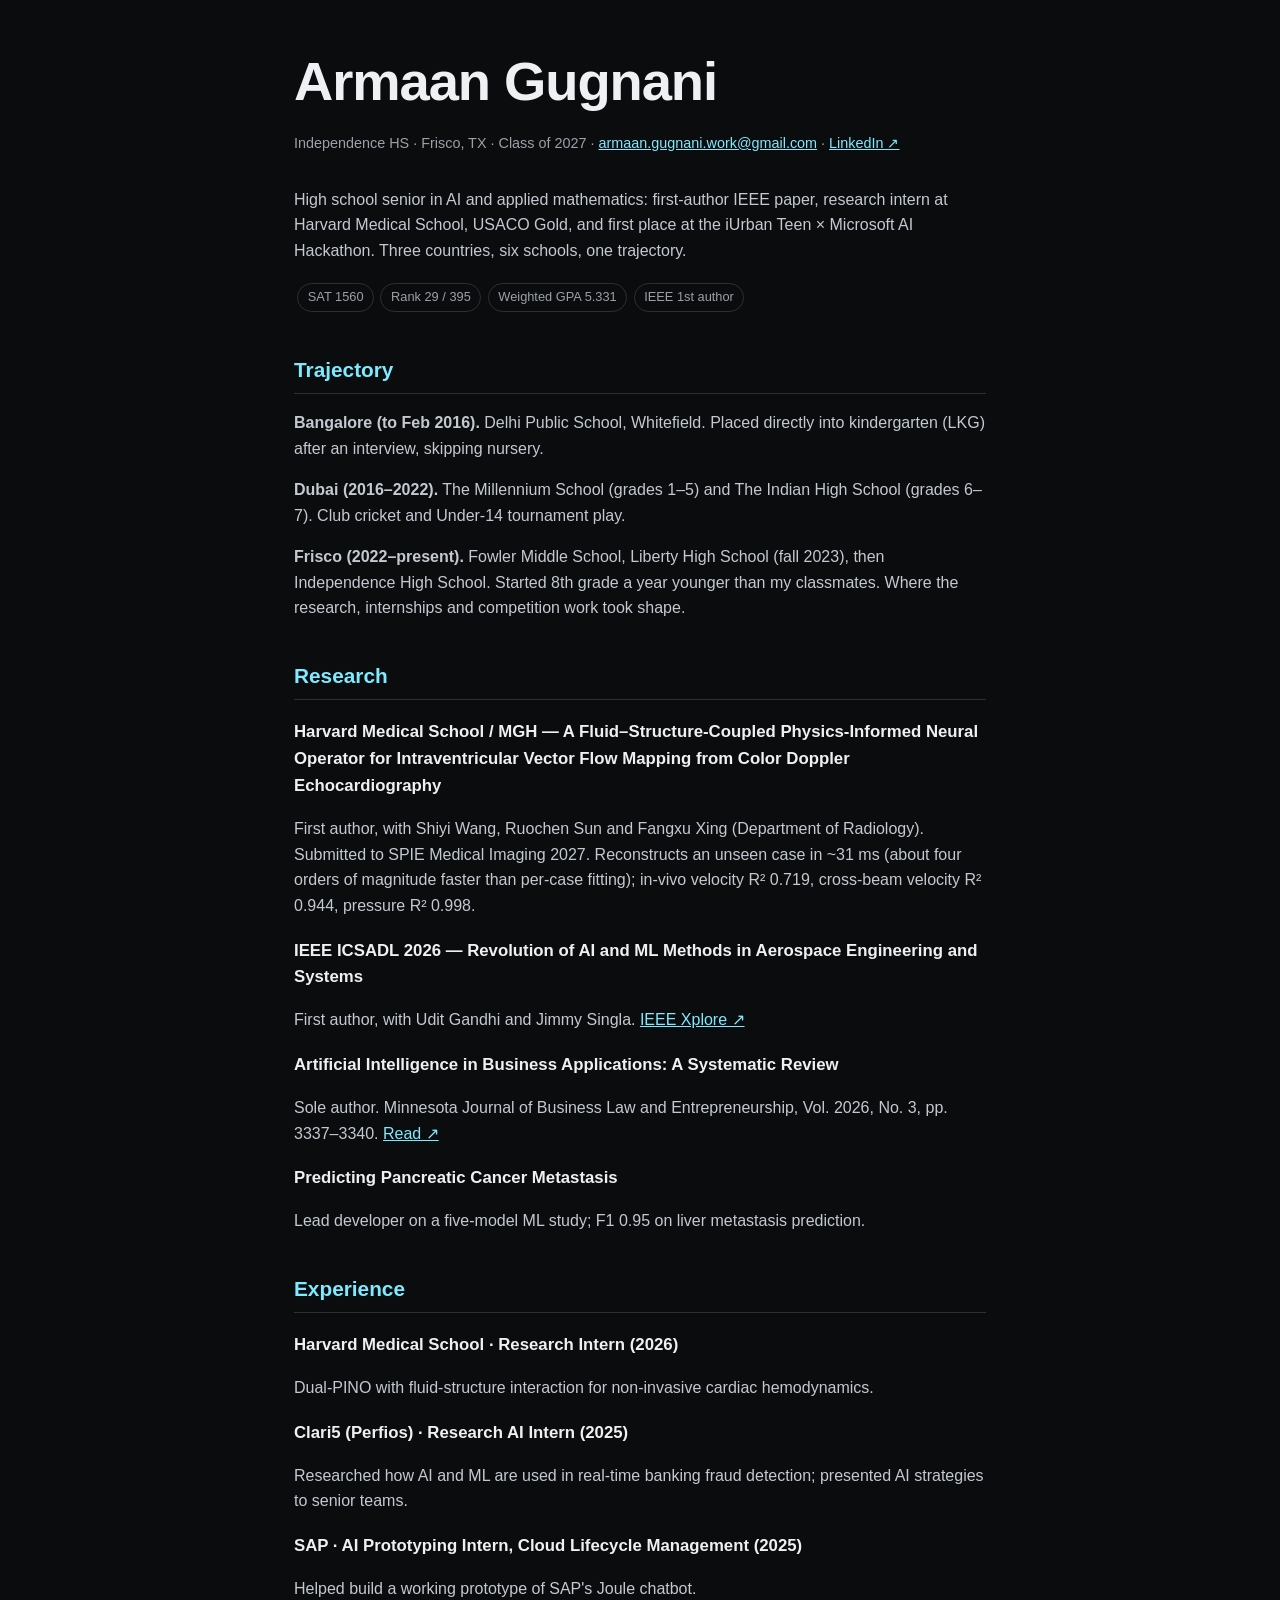
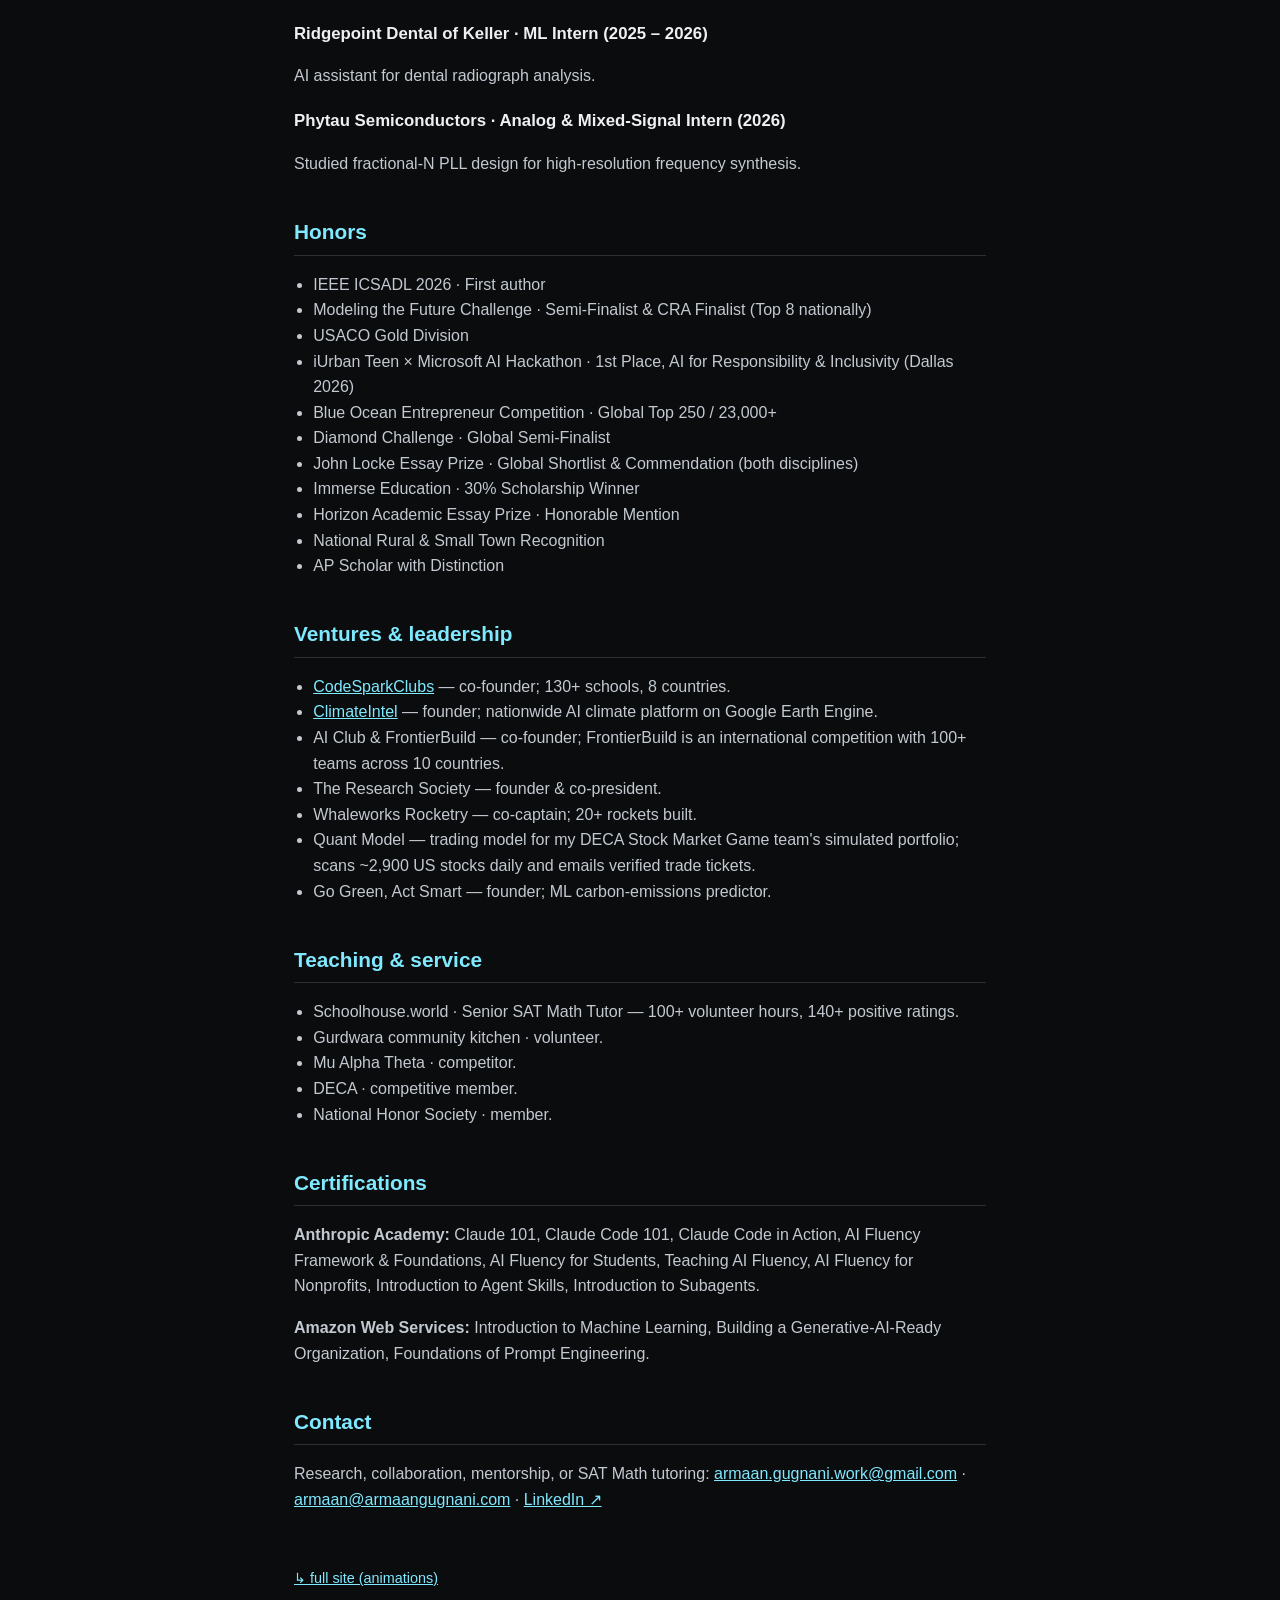
==== lite.html @ d6aea078 "Turn SMG Signals into a regular Quant Model venture card It no longer gets its own section, nav link" ====
<!doctype html>
<html lang="en">
<head>
<meta charset="utf-8">
<meta name="viewport" content="width=device-width,initial-scale=1">
<title>Armaan Gugnani — Portfolio · Light version</title>
<meta name="description" content="High school senior in AI, data, and applied mathematics. IEEE first author, Harvard Medical School research intern, USACO Gold, first place at the iUrban Teen × Microsoft AI Hackathon.">
<link rel="canonical" href="https://armaangugnani.com/">
<link rel="icon" href="assets/favicon.svg" type="image/svg+xml">
<link rel="apple-touch-icon" href="assets/apple-touch-icon.png">
<meta property="og:title" content="Armaan Gugnani — AI research, systems, and a trajectory across three countries">
<meta property="og:description" content="IEEE first author, Harvard Medical School research intern, USACO Gold, first place at the iUrban Teen × Microsoft AI Hackathon. Bangalore to Dubai to Frisco.">
<meta property="og:image" content="https://armaangugnani.com/assets/og-image.jpg">
<meta property="og:url" content="https://armaangugnani.com/">
<meta name="twitter:card" content="summary_large_image">
<style>
  :root { color-scheme: dark; }
  * { box-sizing: border-box; }
  body {
    margin: 0; padding: 2.4rem clamp(1rem, 5vw, 4rem);
    font: 16px/1.6 -apple-system, BlinkMacSystemFont, "Segoe UI", Roboto, sans-serif;
    background: #0b0c0d; color: #eef0f3; max-width: 820px; margin-inline: auto;
  }
  h1 { font-size: clamp(2rem, 6vw, 3.4rem); margin: 0 0 0.4rem; letter-spacing: -0.02em; }
  h2 { font-size: 1.3rem; margin: 2.4rem 0 0.6rem; color: #7fe9ff; border-bottom: 1px solid #2c3034; padding-bottom: 0.4rem; }
  h3 { font-size: 1.05rem; margin: 1.2rem 0 0.3rem; }
  p, li { color: #c3c9d1; }
  a { color: #7fe9ff; }
  ul { padding-left: 1.2rem; }
  .meta { font-size: 0.9rem; color: #9ba1a9; margin: 0 0 2rem; }
  .back { display: inline-block; margin-top: 2.4rem; font-size: 0.9rem; }
  .chip { display: inline-block; padding: 0.2rem 0.6rem; border: 1px solid #2c3034; border-radius: 999px; font-size: 0.8rem; margin: 0.2rem; color: #9ba1a9; }
</style>
</head>
<body>
<main>

<h1>Armaan Gugnani</h1>
<p class="meta">Independence HS · Frisco, TX · Class of 2027 · <a href="mailto:armaan.gugnani.work@gmail.com">armaan.gugnani.work@gmail.com</a> · <a href="https://www.linkedin.com/in/armaangugnani/" target="_blank" rel="noopener">LinkedIn ↗</a></p>

<p>High school senior in AI and applied mathematics: first-author IEEE paper, research intern at Harvard Medical School, USACO Gold, and first place at the iUrban Teen × Microsoft AI Hackathon. Three countries, six schools, one trajectory.</p>

<p><span class="chip">SAT 1560</span><span class="chip">Rank 29 / 395</span><span class="chip">Weighted GPA 5.331</span><span class="chip">IEEE 1st author</span></p>

<h2>Trajectory</h2>
<p><strong>Bangalore (to Feb 2016).</strong> Delhi Public School, Whitefield. Placed directly into kindergarten (LKG) after an interview, skipping nursery.</p>
<p><strong>Dubai (2016–2022).</strong> The Millennium School (grades 1–5) and The Indian High School (grades 6–7). Club cricket and Under-14 tournament play.</p>
<p><strong>Frisco (2022–present).</strong> Fowler Middle School, Liberty High School (fall 2023), then Independence High School. Started 8th grade a year younger than my classmates. Where the research, internships and competition work took shape.</p>

<h2>Research</h2>
<h3>Harvard Medical School / MGH — A Fluid–Structure-Coupled Physics-Informed Neural Operator for Intraventricular Vector Flow Mapping from Color Doppler Echocardiography</h3>
<p>First author, with Shiyi Wang, Ruochen Sun and Fangxu Xing (Department of Radiology). Submitted to SPIE Medical Imaging 2027. Reconstructs an unseen case in ~31 ms (about four orders of magnitude faster than per-case fitting); in-vivo velocity R² 0.719, cross-beam velocity R² 0.944, pressure R² 0.998.</p>

<h3>IEEE ICSADL 2026 — Revolution of AI and ML Methods in Aerospace Engineering and Systems</h3>
<p>First author, with Udit Gandhi and Jimmy Singla. <a href="https://ieeexplore.ieee.org/document/11451893/">IEEE Xplore ↗</a></p>

<h3>Artificial Intelligence in Business Applications: A Systematic Review</h3>
<p>Sole author. Minnesota Journal of Business Law and Entrepreneurship, Vol. 2026, No. 3, pp. 3337–3340. <a href="https://kommerstad.org/journal/article/view/948">Read ↗</a></p>

<h3>Predicting Pancreatic Cancer Metastasis</h3>
<p>Lead developer on a five-model ML study; F1 0.95 on liver metastasis prediction.</p>

<h2>Experience</h2>
<h3>Harvard Medical School · Research Intern (2026)</h3>
<p>Dual-PINO with fluid-structure interaction for non-invasive cardiac hemodynamics.</p>
<h3>Clari5 (Perfios) · Research AI Intern (2025)</h3>
<p>Researched how AI and ML are used in real-time banking fraud detection; presented AI strategies to senior teams.</p>
<h3>SAP · AI Prototyping Intern, Cloud Lifecycle Management (2025)</h3>
<p>Helped build a working prototype of SAP's Joule chatbot.</p>
<h3>Ridgepoint Dental of Keller · ML Intern (2025 – 2026)</h3>
<p>AI assistant for dental radiograph analysis.</p>
<h3>Phytau Semiconductors · Analog & Mixed-Signal Intern (2026)</h3>
<p>Studied fractional-N PLL design for high-resolution frequency synthesis.</p>

<h2>Honors</h2>
<ul>
  <li>IEEE ICSADL 2026 · First author</li>
  <li>Modeling the Future Challenge · Semi-Finalist &amp; CRA Finalist (Top 8 nationally)</li>
  <li>USACO Gold Division</li>
  <li>iUrban Teen × Microsoft AI Hackathon · 1st Place, AI for Responsibility &amp; Inclusivity (Dallas 2026)</li>
  <li>Blue Ocean Entrepreneur Competition · Global Top 250 / 23,000+</li>
  <li>Diamond Challenge · Global Semi-Finalist</li>
  <li>John Locke Essay Prize · Global Shortlist &amp; Commendation (both disciplines)</li>
  <li>Immerse Education · 30% Scholarship Winner</li>
  <li>Horizon Academic Essay Prize · Honorable Mention</li>
  <li>National Rural &amp; Small Town Recognition</li>
  <li>AP Scholar with Distinction</li>
</ul>

<h2>Ventures &amp; leadership</h2>
<ul>
  <li><a href="https://codespark-clubs.vercel.app/">CodeSparkClubs</a> — co-founder; 130+ schools, 8 countries.</li>
  <li><a href="https://climateintel-web.onrender.com/">ClimateIntel</a> — founder; nationwide AI climate platform on Google Earth Engine.</li>
  <li>AI Club &amp; FrontierBuild — co-founder; FrontierBuild is an international competition with 100+ teams across 10 countries.</li>
  <li>The Research Society — founder &amp; co-president.</li>
  <li>Whaleworks Rocketry — co-captain; 20+ rockets built.</li>
  <li>Quant Model — trading model for my DECA Stock Market Game team's simulated portfolio; scans ~2,900 US stocks daily and emails verified trade tickets.</li>
  <li>Go Green, Act Smart — founder; ML carbon-emissions predictor.</li>
</ul>

<h2>Teaching &amp; service</h2>
<ul>
  <li>Schoolhouse.world · Senior SAT Math Tutor — 100+ volunteer hours, 140+ positive ratings.</li>
  <li>Gurdwara community kitchen · volunteer.</li>
  <li>Mu Alpha Theta · competitor.</li>
  <li>DECA · competitive member.</li>
  <li>National Honor Society · member.</li>
</ul>

<h2>Certifications</h2>
<p><strong>Anthropic Academy:</strong> Claude 101, Claude Code 101, Claude Code in Action, AI Fluency Framework &amp; Foundations, AI Fluency for Students, Teaching AI Fluency, AI Fluency for Nonprofits, Introduction to Agent Skills, Introduction to Subagents.</p>
<p><strong>Amazon Web Services:</strong> Introduction to Machine Learning, Building a Generative-AI-Ready Organization, Foundations of Prompt Engineering.</p>

<h2>Contact</h2>
<p>Research, collaboration, mentorship, or SAT Math tutoring: <a href="mailto:armaan.gugnani.work@gmail.com">armaan.gugnani.work@gmail.com</a> · <a href="mailto:armaan@armaangugnani.com">armaan@armaangugnani.com</a> · <a href="https://www.linkedin.com/in/armaangugnani/" target="_blank" rel="noopener">LinkedIn ↗</a></p>

<p class="back"><a href="./?full=1">↳ full site (animations)</a></p>
</main>
</body>
</html>
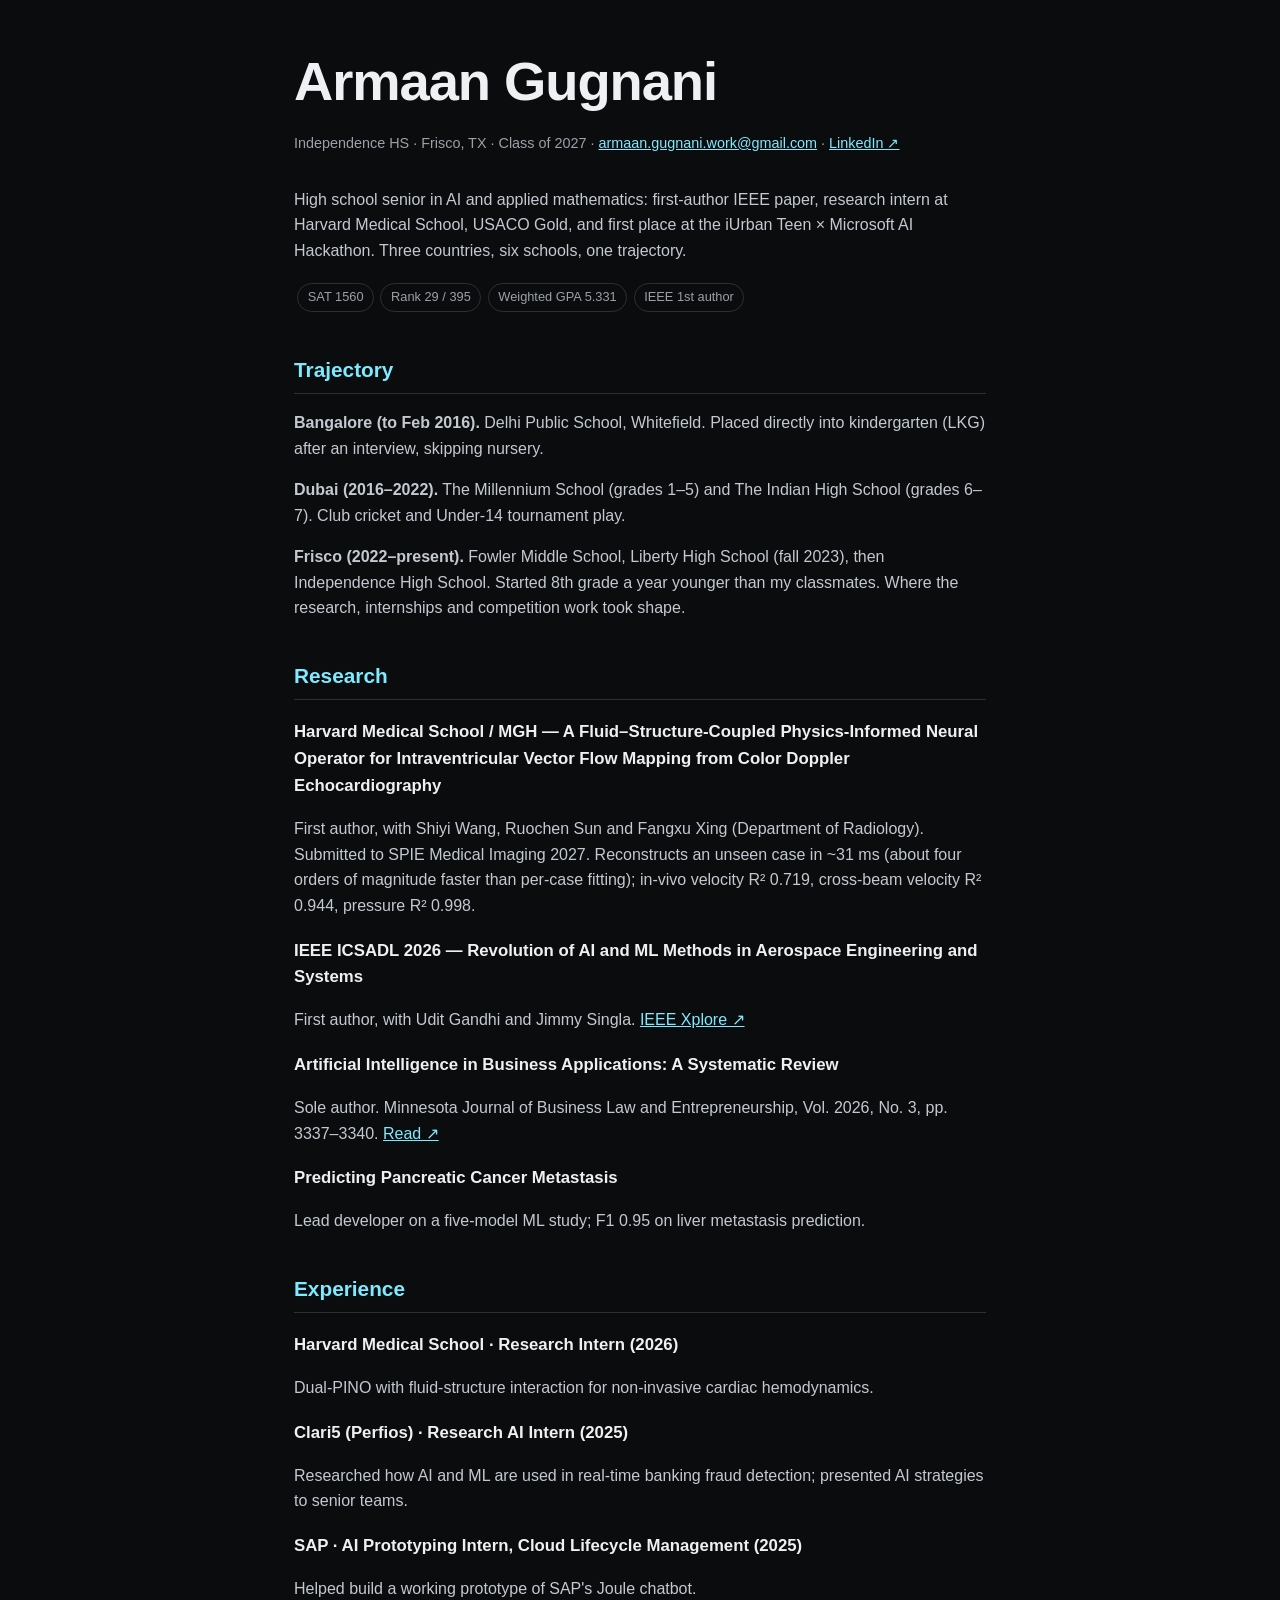
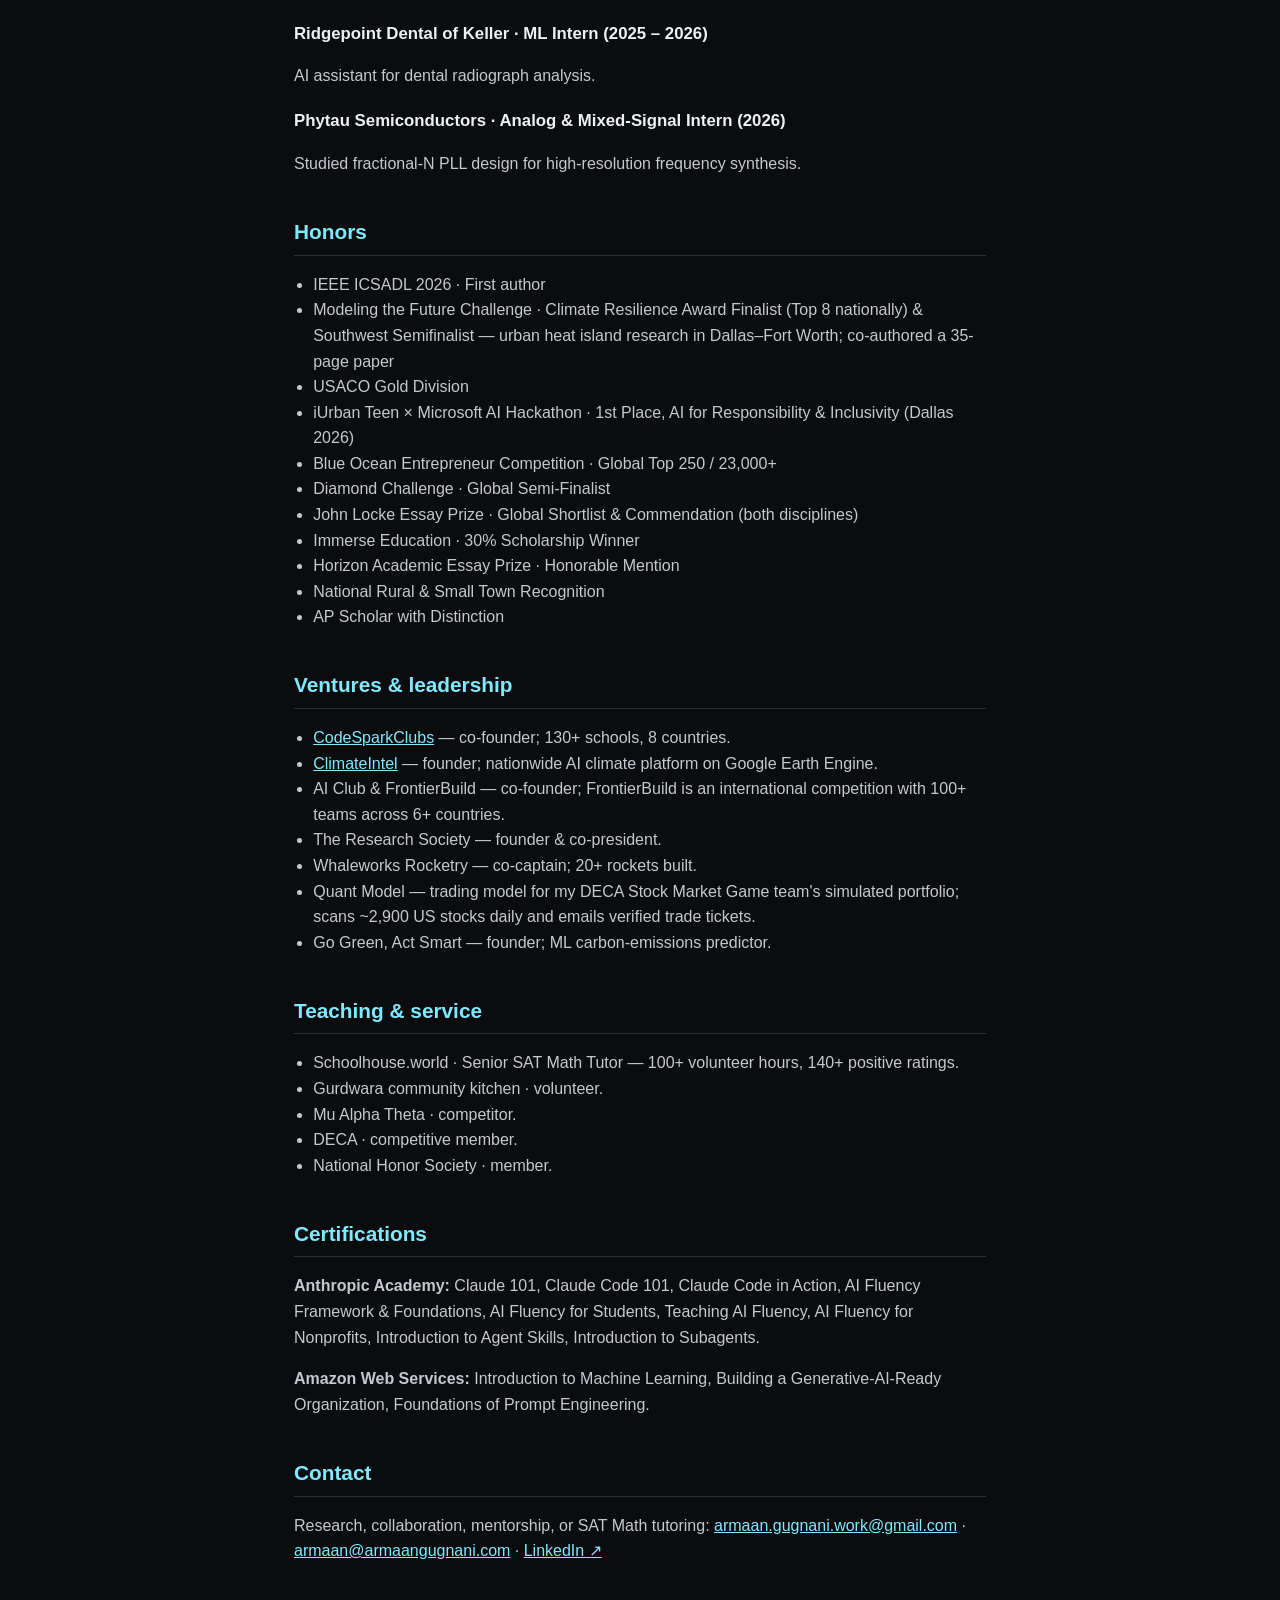
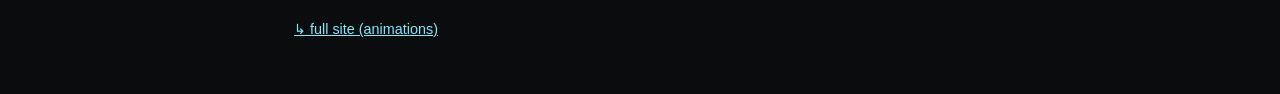
==== commit 94f1335a: "Update the MTFC honor card and correct FrontierBuild to 6+ countries" ====
--- a/lite.html
+++ b/lite.html
@@ -75,7 +75,7 @@
 <h2>Honors</h2>
 <ul>
   <li>IEEE ICSADL 2026 · First author</li>
-  <li>Modeling the Future Challenge · Semi-Finalist &amp; CRA Finalist (Top 8 nationally)</li>
+  <li>Modeling the Future Challenge · Climate Resilience Award Finalist (Top 8 nationally) &amp; Southwest Semifinalist — urban heat island research in Dallas–Fort Worth; co-authored a 35-page paper</li>
   <li>USACO Gold Division</li>
   <li>iUrban Teen × Microsoft AI Hackathon · 1st Place, AI for Responsibility &amp; Inclusivity (Dallas 2026)</li>
   <li>Blue Ocean Entrepreneur Competition · Global Top 250 / 23,000+</li>
@@ -91,7 +91,7 @@
 <ul>
   <li><a href="https://codespark-clubs.vercel.app/">CodeSparkClubs</a> — co-founder; 130+ schools, 8 countries.</li>
   <li><a href="https://climateintel-web.onrender.com/">ClimateIntel</a> — founder; nationwide AI climate platform on Google Earth Engine.</li>
-  <li>AI Club &amp; FrontierBuild — co-founder; FrontierBuild is an international competition with 100+ teams across 10 countries.</li>
+  <li>AI Club &amp; FrontierBuild — co-founder; FrontierBuild is an international competition with 100+ teams across 6+ countries.</li>
   <li>The Research Society — founder &amp; co-president.</li>
   <li>Whaleworks Rocketry — co-captain; 20+ rockets built.</li>
   <li>Quant Model — trading model for my DECA Stock Market Game team's simulated portfolio; scans ~2,900 US stocks daily and emails verified trade tickets.</li>
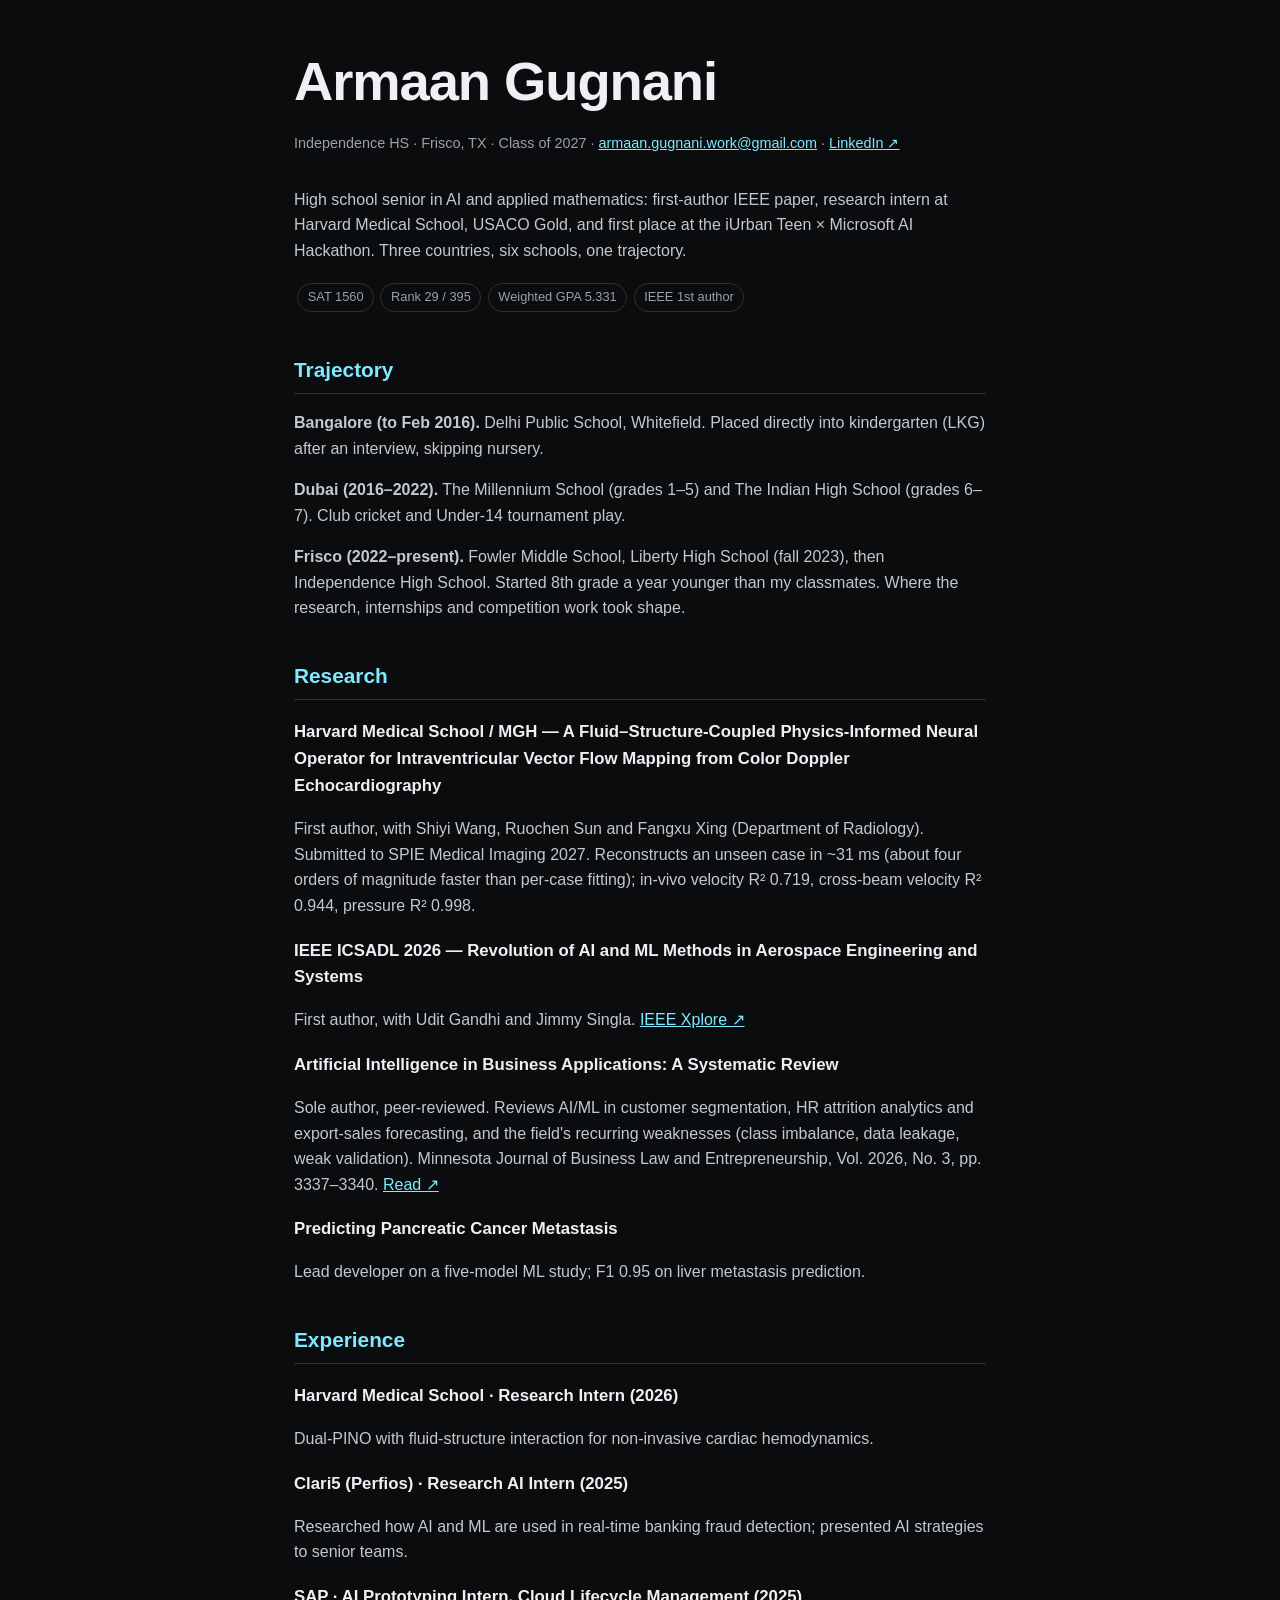
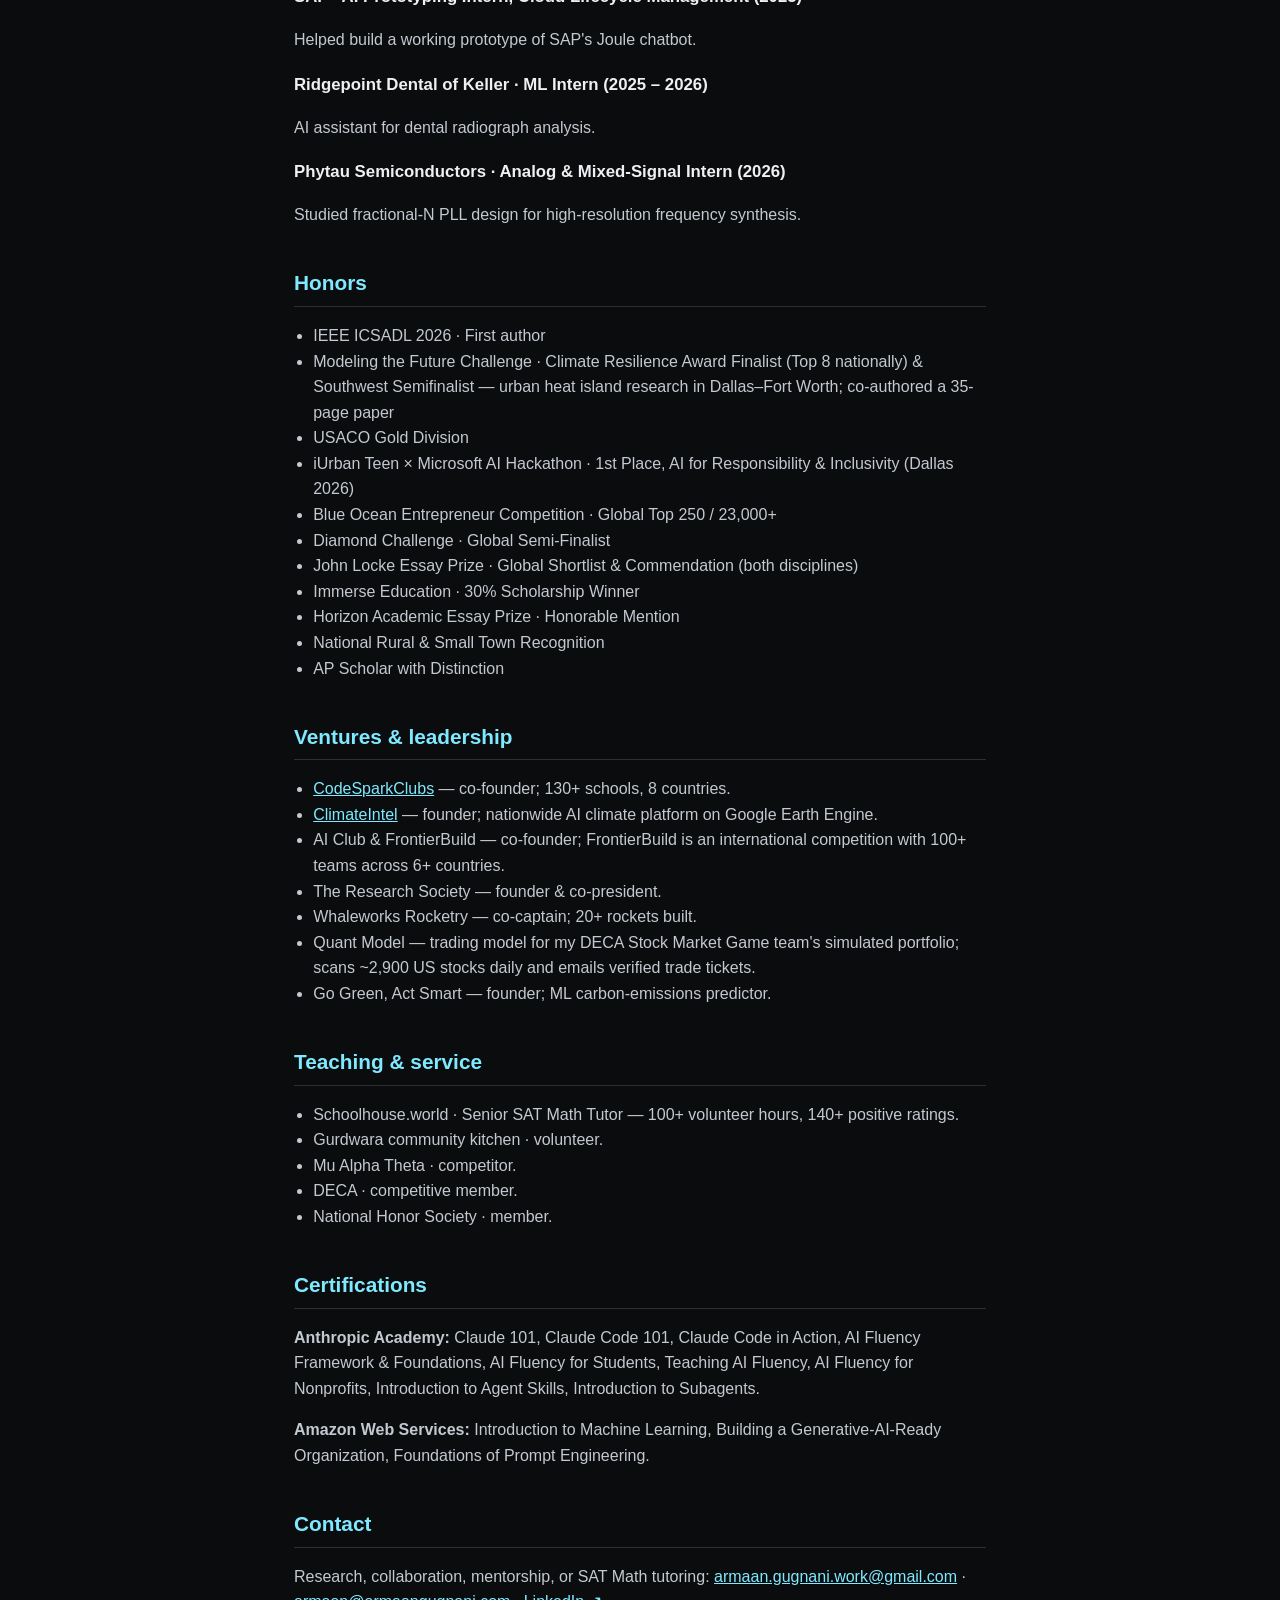
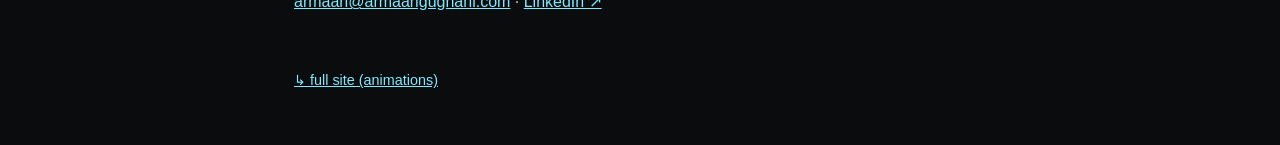
==== commit ad0b40bc: "Describe the Minnesota journal paper from its actual content" ====
--- a/lite.html
+++ b/lite.html
@@ -55,7 +55,7 @@
 <p>First author, with Udit Gandhi and Jimmy Singla. <a href="https://ieeexplore.ieee.org/document/11451893/">IEEE Xplore ↗</a></p>
 
 <h3>Artificial Intelligence in Business Applications: A Systematic Review</h3>
-<p>Sole author. Minnesota Journal of Business Law and Entrepreneurship, Vol. 2026, No. 3, pp. 3337–3340. <a href="https://kommerstad.org/journal/article/view/948">Read ↗</a></p>
+<p>Sole author, peer-reviewed. Reviews AI/ML in customer segmentation, HR attrition analytics and export-sales forecasting, and the field's recurring weaknesses (class imbalance, data leakage, weak validation). Minnesota Journal of Business Law and Entrepreneurship, Vol. 2026, No. 3, pp. 3337–3340. <a href="https://kommerstad.org/journal/article/view/948">Read ↗</a></p>
 
 <h3>Predicting Pancreatic Cancer Metastasis</h3>
 <p>Lead developer on a five-model ML study; F1 0.95 on liver metastasis prediction.</p>
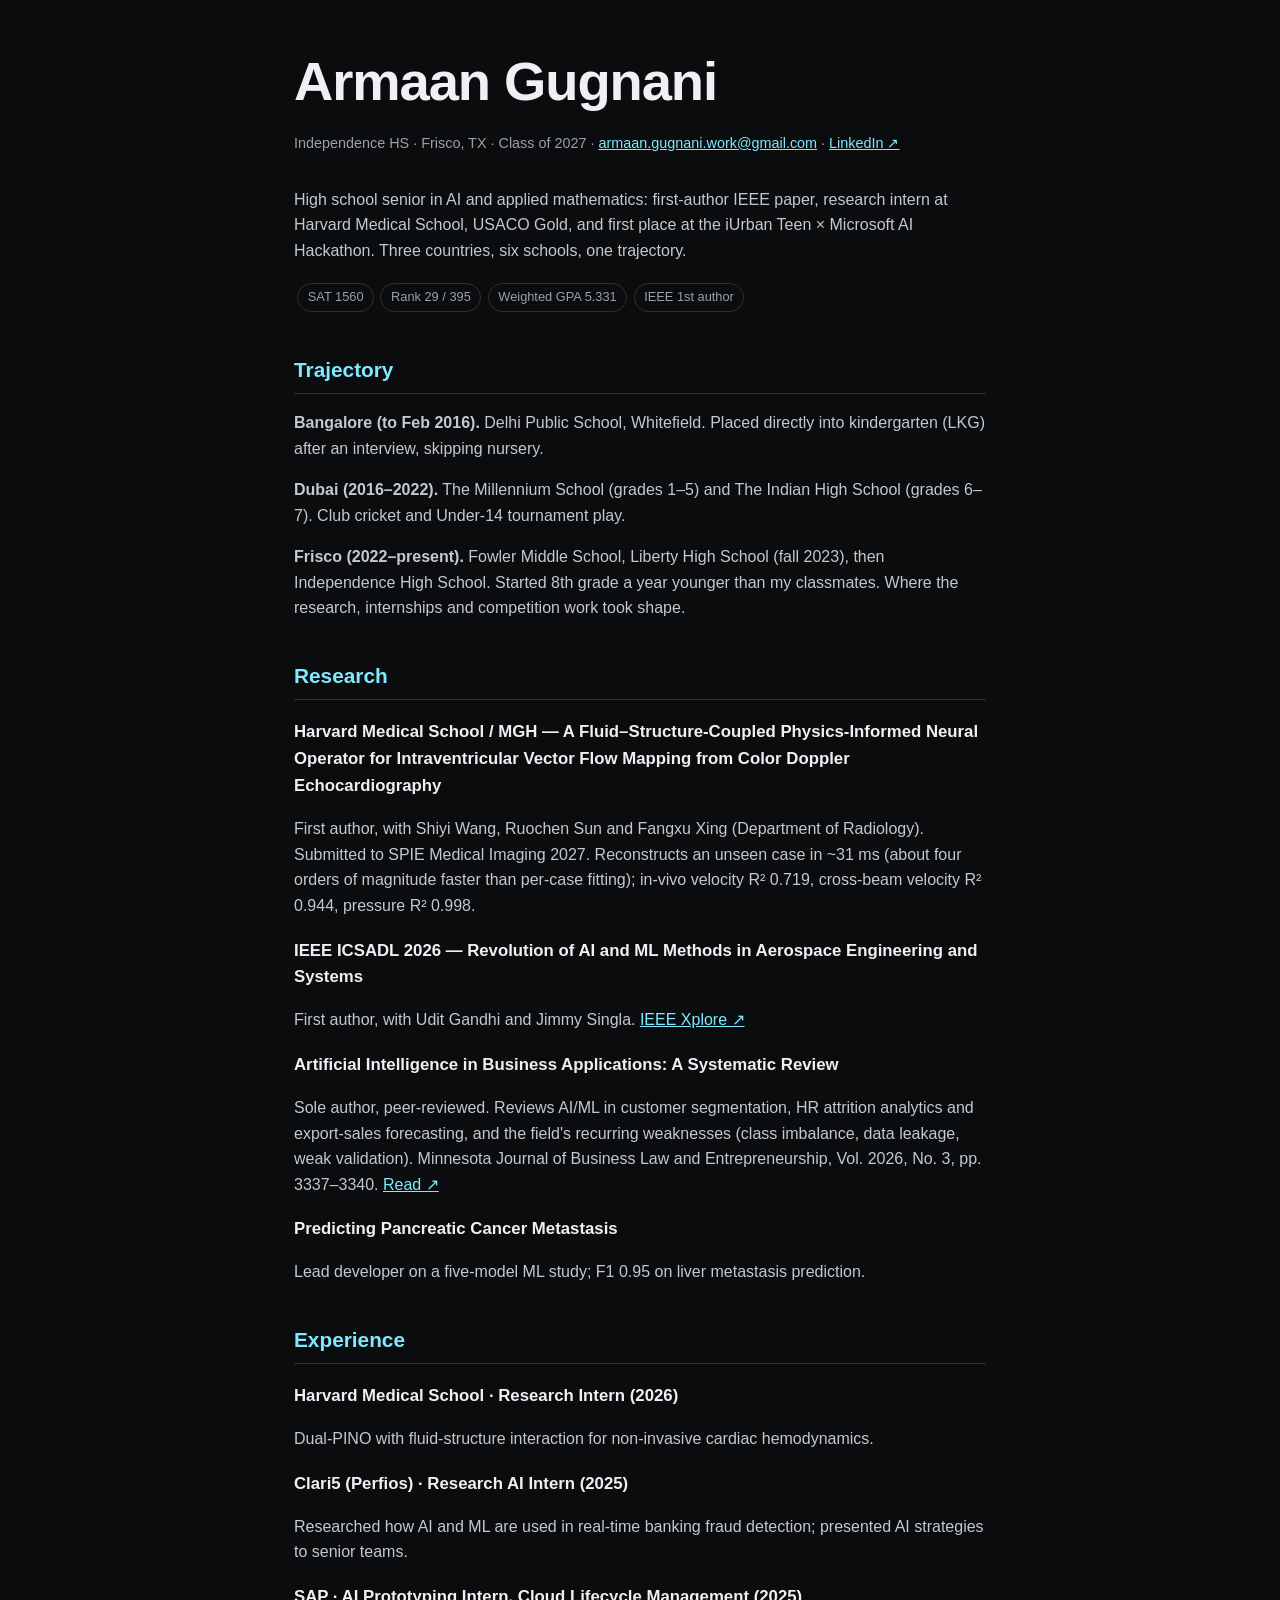
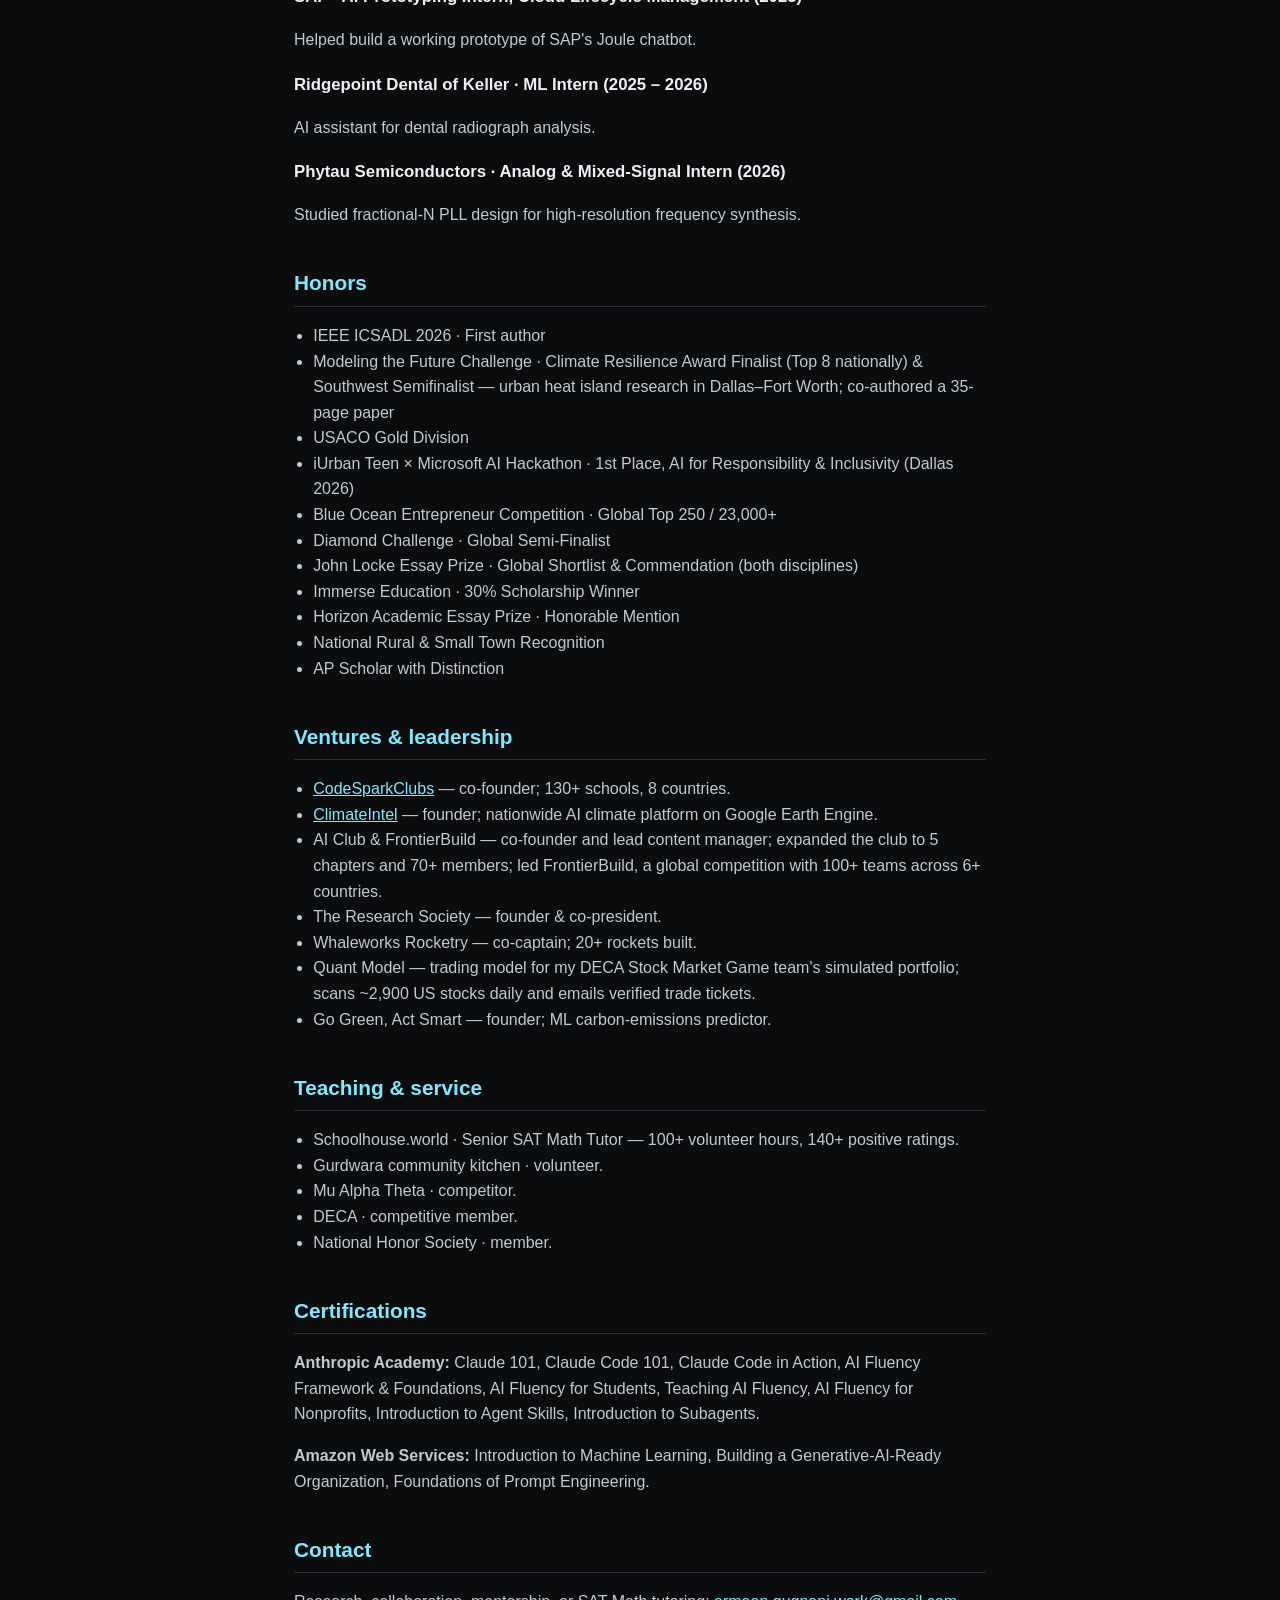
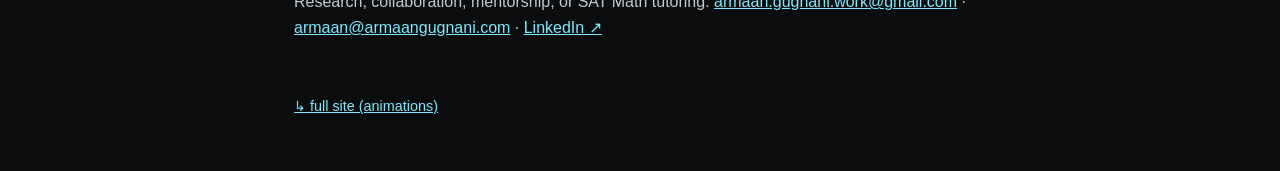
==== commit 74c3a77c: "Match the AI Club card to the Common App entry (5 chapters, 70+ members)" ====
--- a/lite.html
+++ b/lite.html
@@ -91,7 +91,7 @@
 <ul>
   <li><a href="https://codespark-clubs.vercel.app/">CodeSparkClubs</a> — co-founder; 130+ schools, 8 countries.</li>
   <li><a href="https://climateintel-web.onrender.com/">ClimateIntel</a> — founder; nationwide AI climate platform on Google Earth Engine.</li>
-  <li>AI Club &amp; FrontierBuild — co-founder; FrontierBuild is an international competition with 100+ teams across 6+ countries.</li>
+  <li>AI Club &amp; FrontierBuild — co-founder and lead content manager; expanded the club to 5 chapters and 70+ members; led FrontierBuild, a global competition with 100+ teams across 6+ countries.</li>
   <li>The Research Society — founder &amp; co-president.</li>
   <li>Whaleworks Rocketry — co-captain; 20+ rockets built.</li>
   <li>Quant Model — trading model for my DECA Stock Market Game team's simulated portfolio; scans ~2,900 US stocks daily and emails verified trade tickets.</li>
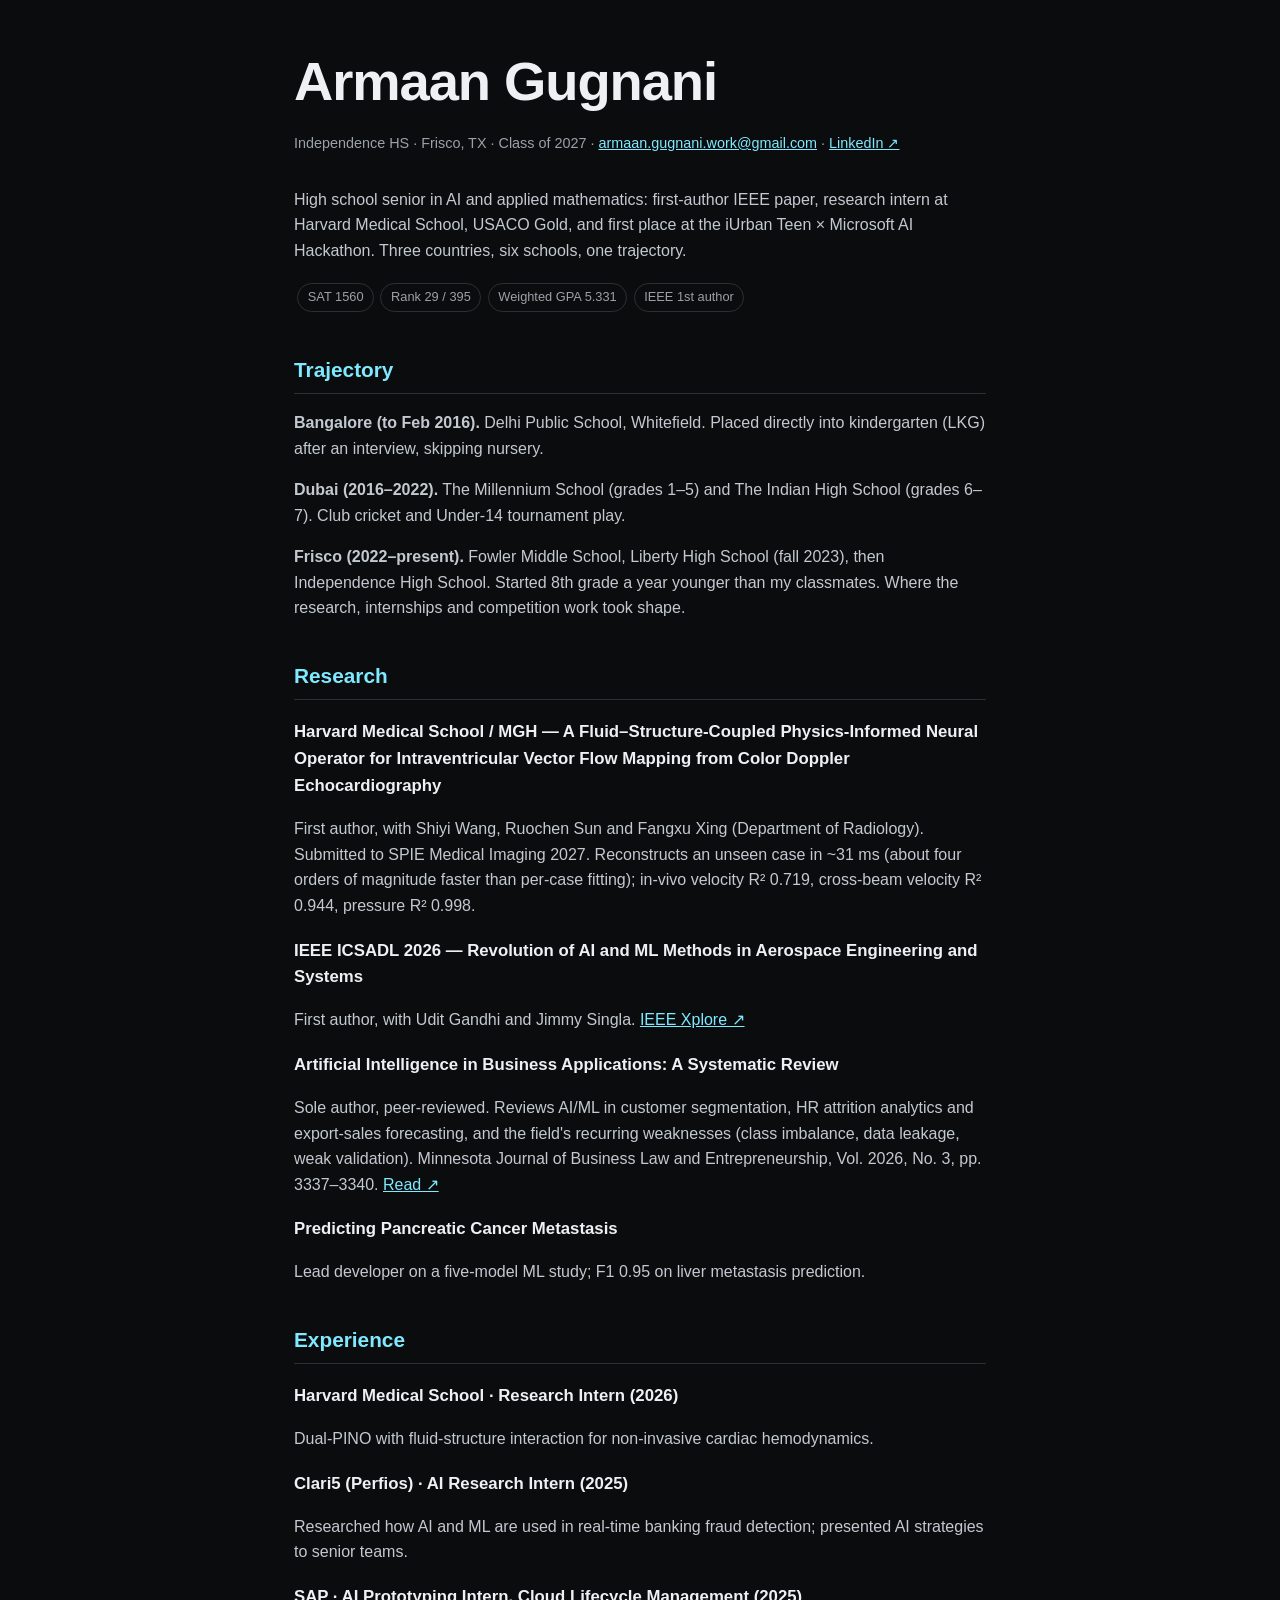
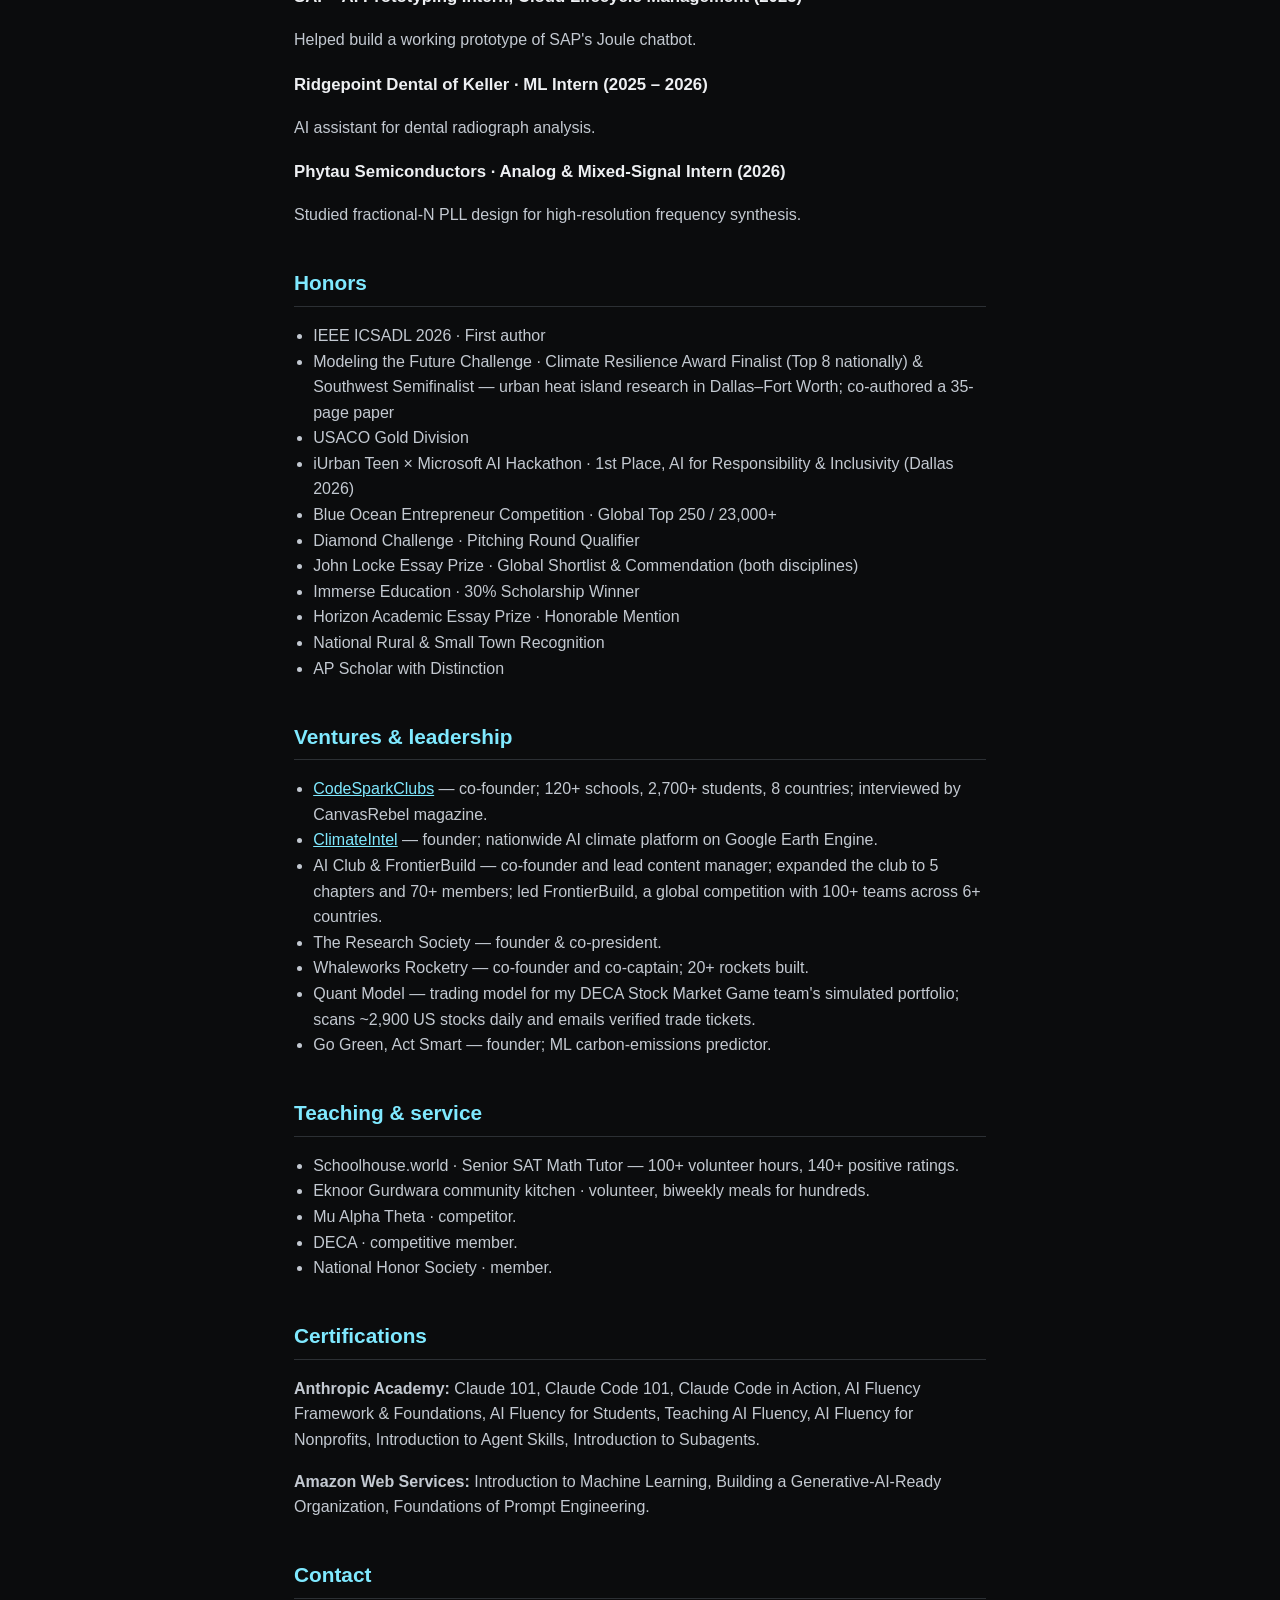
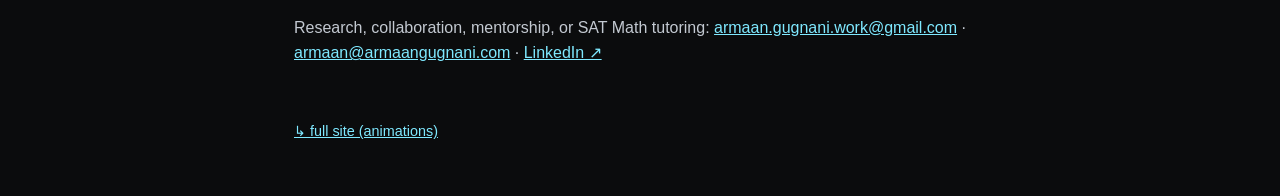
==== commit f73997b9: "Sync the site with the resume: 120+ schools, CanvasRebel, Diamond Challenge, rocketry, gurdwara, Cla" ====
--- a/lite.html
+++ b/lite.html
@@ -63,7 +63,7 @@
 <h2>Experience</h2>
 <h3>Harvard Medical School · Research Intern (2026)</h3>
 <p>Dual-PINO with fluid-structure interaction for non-invasive cardiac hemodynamics.</p>
-<h3>Clari5 (Perfios) · Research AI Intern (2025)</h3>
+<h3>Clari5 (Perfios) · AI Research Intern (2025)</h3>
 <p>Researched how AI and ML are used in real-time banking fraud detection; presented AI strategies to senior teams.</p>
 <h3>SAP · AI Prototyping Intern, Cloud Lifecycle Management (2025)</h3>
 <p>Helped build a working prototype of SAP's Joule chatbot.</p>
@@ -79,7 +79,7 @@
   <li>USACO Gold Division</li>
   <li>iUrban Teen × Microsoft AI Hackathon · 1st Place, AI for Responsibility &amp; Inclusivity (Dallas 2026)</li>
   <li>Blue Ocean Entrepreneur Competition · Global Top 250 / 23,000+</li>
-  <li>Diamond Challenge · Global Semi-Finalist</li>
+  <li>Diamond Challenge · Pitching Round Qualifier</li>
   <li>John Locke Essay Prize · Global Shortlist &amp; Commendation (both disciplines)</li>
   <li>Immerse Education · 30% Scholarship Winner</li>
   <li>Horizon Academic Essay Prize · Honorable Mention</li>
@@ -89,11 +89,11 @@
 
 <h2>Ventures &amp; leadership</h2>
 <ul>
-  <li><a href="https://codespark-clubs.vercel.app/">CodeSparkClubs</a> — co-founder; 130+ schools, 8 countries.</li>
+  <li><a href="https://codespark-clubs.vercel.app/">CodeSparkClubs</a> — co-founder; 120+ schools, 2,700+ students, 8 countries; interviewed by CanvasRebel magazine.</li>
   <li><a href="https://climateintel-web.onrender.com/">ClimateIntel</a> — founder; nationwide AI climate platform on Google Earth Engine.</li>
   <li>AI Club &amp; FrontierBuild — co-founder and lead content manager; expanded the club to 5 chapters and 70+ members; led FrontierBuild, a global competition with 100+ teams across 6+ countries.</li>
   <li>The Research Society — founder &amp; co-president.</li>
-  <li>Whaleworks Rocketry — co-captain; 20+ rockets built.</li>
+  <li>Whaleworks Rocketry — co-founder and co-captain; 20+ rockets built.</li>
   <li>Quant Model — trading model for my DECA Stock Market Game team's simulated portfolio; scans ~2,900 US stocks daily and emails verified trade tickets.</li>
   <li>Go Green, Act Smart — founder; ML carbon-emissions predictor.</li>
 </ul>
@@ -101,7 +101,7 @@
 <h2>Teaching &amp; service</h2>
 <ul>
   <li>Schoolhouse.world · Senior SAT Math Tutor — 100+ volunteer hours, 140+ positive ratings.</li>
-  <li>Gurdwara community kitchen · volunteer.</li>
+  <li>Eknoor Gurdwara community kitchen · volunteer, biweekly meals for hundreds.</li>
   <li>Mu Alpha Theta · competitor.</li>
   <li>DECA · competitive member.</li>
   <li>National Honor Society · member.</li>
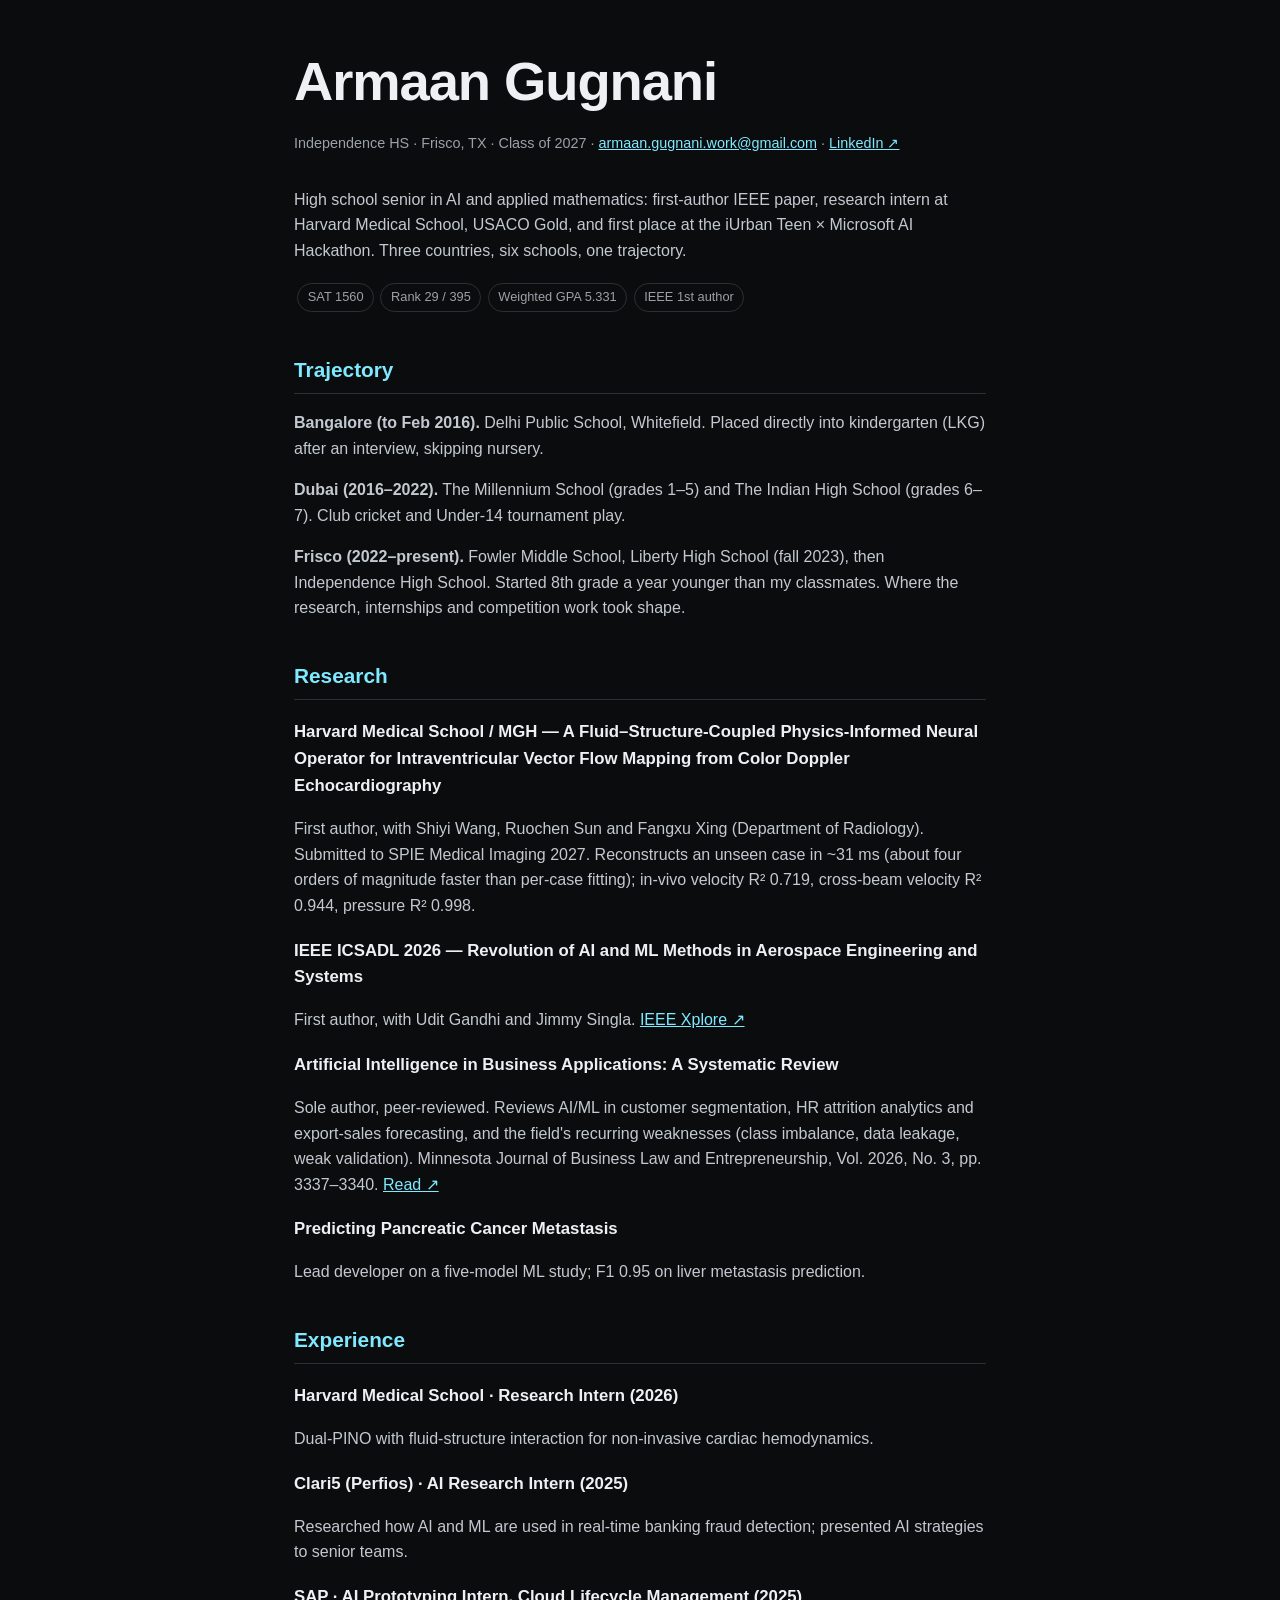
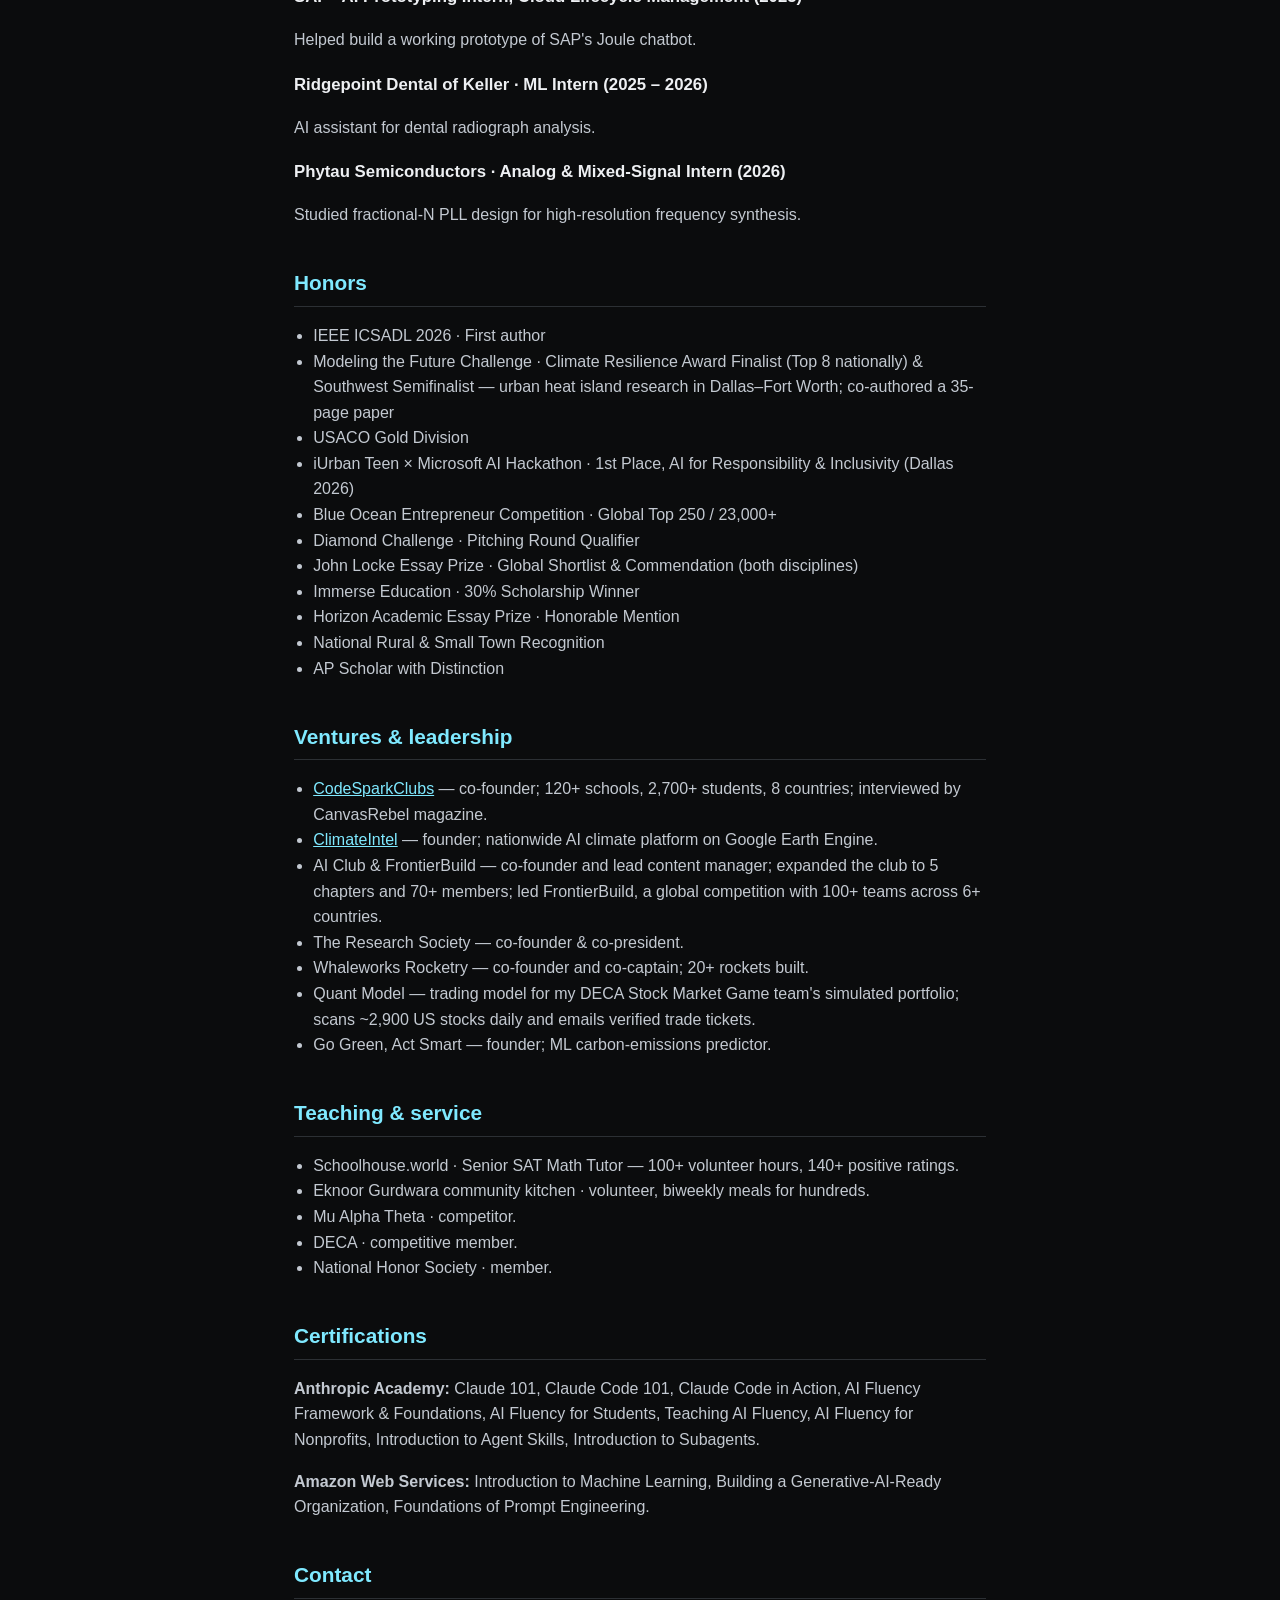
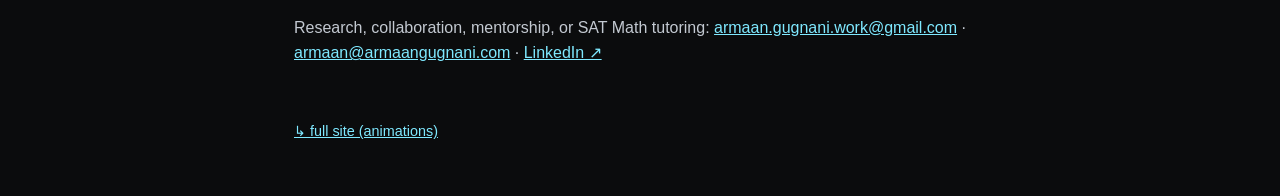
==== commit d975684e: "Research Society: co-founder" ====
--- a/lite.html
+++ b/lite.html
@@ -92,7 +92,7 @@
   <li><a href="https://codespark-clubs.vercel.app/">CodeSparkClubs</a> — co-founder; 120+ schools, 2,700+ students, 8 countries; interviewed by CanvasRebel magazine.</li>
   <li><a href="https://climateintel-web.onrender.com/">ClimateIntel</a> — founder; nationwide AI climate platform on Google Earth Engine.</li>
   <li>AI Club &amp; FrontierBuild — co-founder and lead content manager; expanded the club to 5 chapters and 70+ members; led FrontierBuild, a global competition with 100+ teams across 6+ countries.</li>
-  <li>The Research Society — founder &amp; co-president.</li>
+  <li>The Research Society — co-founder &amp; co-president.</li>
   <li>Whaleworks Rocketry — co-founder and co-captain; 20+ rockets built.</li>
   <li>Quant Model — trading model for my DECA Stock Market Game team's simulated portfolio; scans ~2,900 US stocks daily and emails verified trade tickets.</li>
   <li>Go Green, Act Smart — founder; ML carbon-emissions predictor.</li>
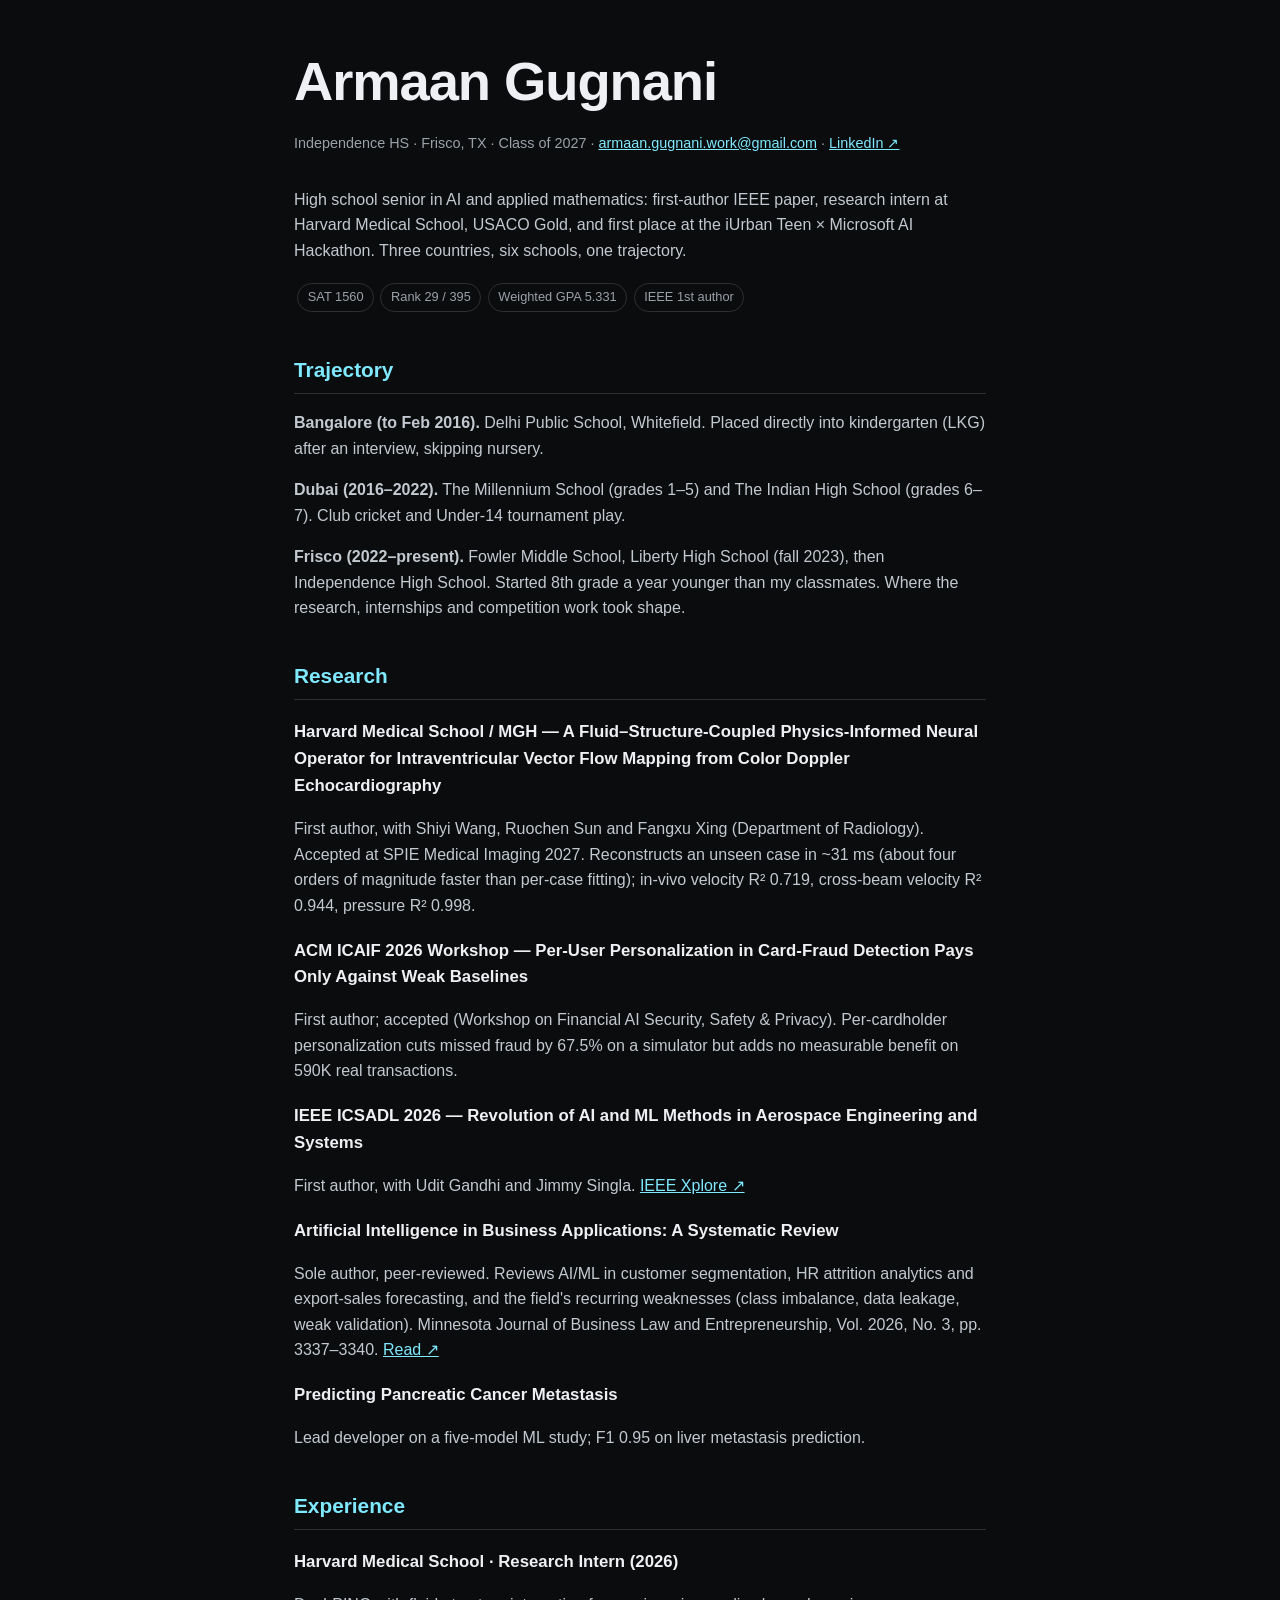
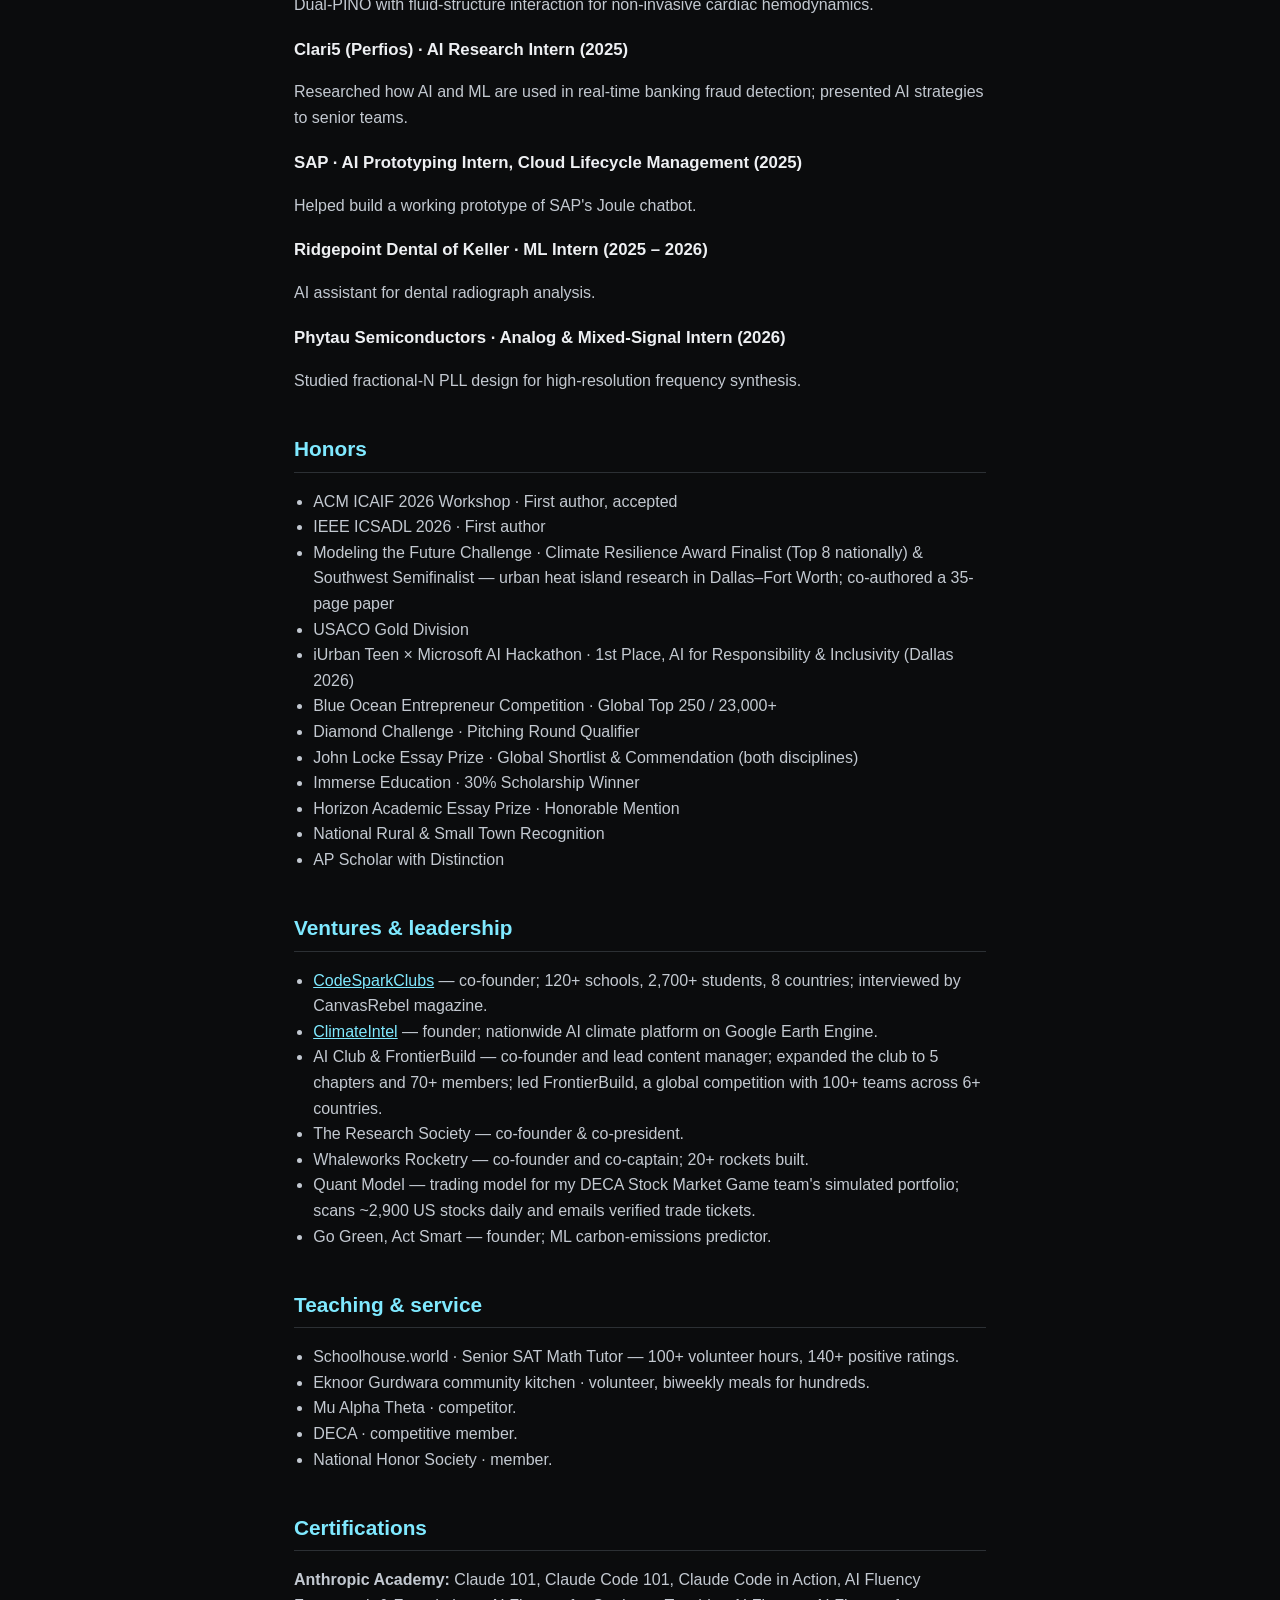
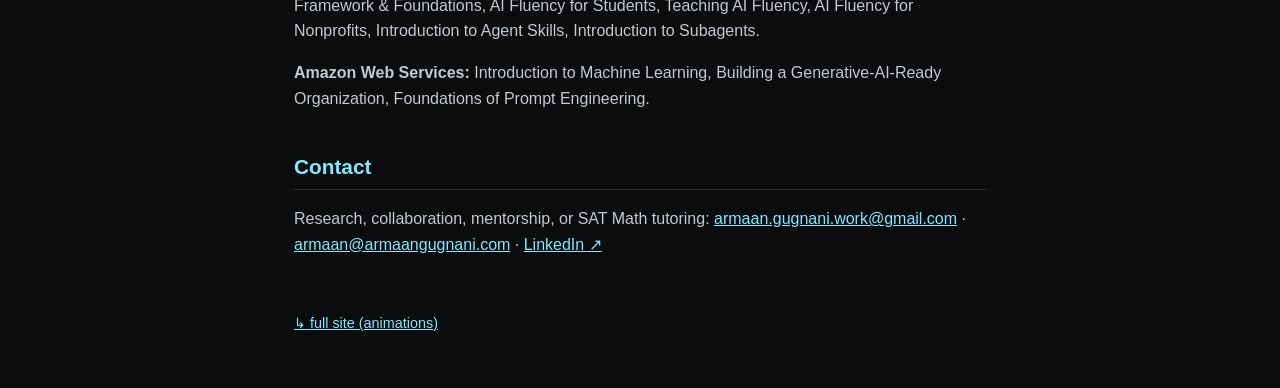
==== commit 1d97a0b1: "SPIE Medical Imaging 2027 paper accepted; add the accepted ACM ICAIF 2026 workshop paper" ====
--- a/lite.html
+++ b/lite.html
@@ -49,7 +49,10 @@
 
 <h2>Research</h2>
 <h3>Harvard Medical School / MGH — A Fluid–Structure-Coupled Physics-Informed Neural Operator for Intraventricular Vector Flow Mapping from Color Doppler Echocardiography</h3>
-<p>First author, with Shiyi Wang, Ruochen Sun and Fangxu Xing (Department of Radiology). Submitted to SPIE Medical Imaging 2027. Reconstructs an unseen case in ~31 ms (about four orders of magnitude faster than per-case fitting); in-vivo velocity R² 0.719, cross-beam velocity R² 0.944, pressure R² 0.998.</p>
+<p>First author, with Shiyi Wang, Ruochen Sun and Fangxu Xing (Department of Radiology). Accepted at SPIE Medical Imaging 2027. Reconstructs an unseen case in ~31 ms (about four orders of magnitude faster than per-case fitting); in-vivo velocity R² 0.719, cross-beam velocity R² 0.944, pressure R² 0.998.</p>
+
+<h3>ACM ICAIF 2026 Workshop — Per-User Personalization in Card-Fraud Detection Pays Only Against Weak Baselines</h3>
+<p>First author; accepted (Workshop on Financial AI Security, Safety &amp; Privacy). Per-cardholder personalization cuts missed fraud by 67.5% on a simulator but adds no measurable benefit on 590K real transactions.</p>
 
 <h3>IEEE ICSADL 2026 — Revolution of AI and ML Methods in Aerospace Engineering and Systems</h3>
 <p>First author, with Udit Gandhi and Jimmy Singla. <a href="https://ieeexplore.ieee.org/document/11451893/">IEEE Xplore ↗</a></p>
@@ -74,6 +77,7 @@
 
 <h2>Honors</h2>
 <ul>
+  <li>ACM ICAIF 2026 Workshop · First author, accepted</li>
   <li>IEEE ICSADL 2026 · First author</li>
   <li>Modeling the Future Challenge · Climate Resilience Award Finalist (Top 8 nationally) &amp; Southwest Semifinalist — urban heat island research in Dallas–Fort Worth; co-authored a 35-page paper</li>
   <li>USACO Gold Division</li>
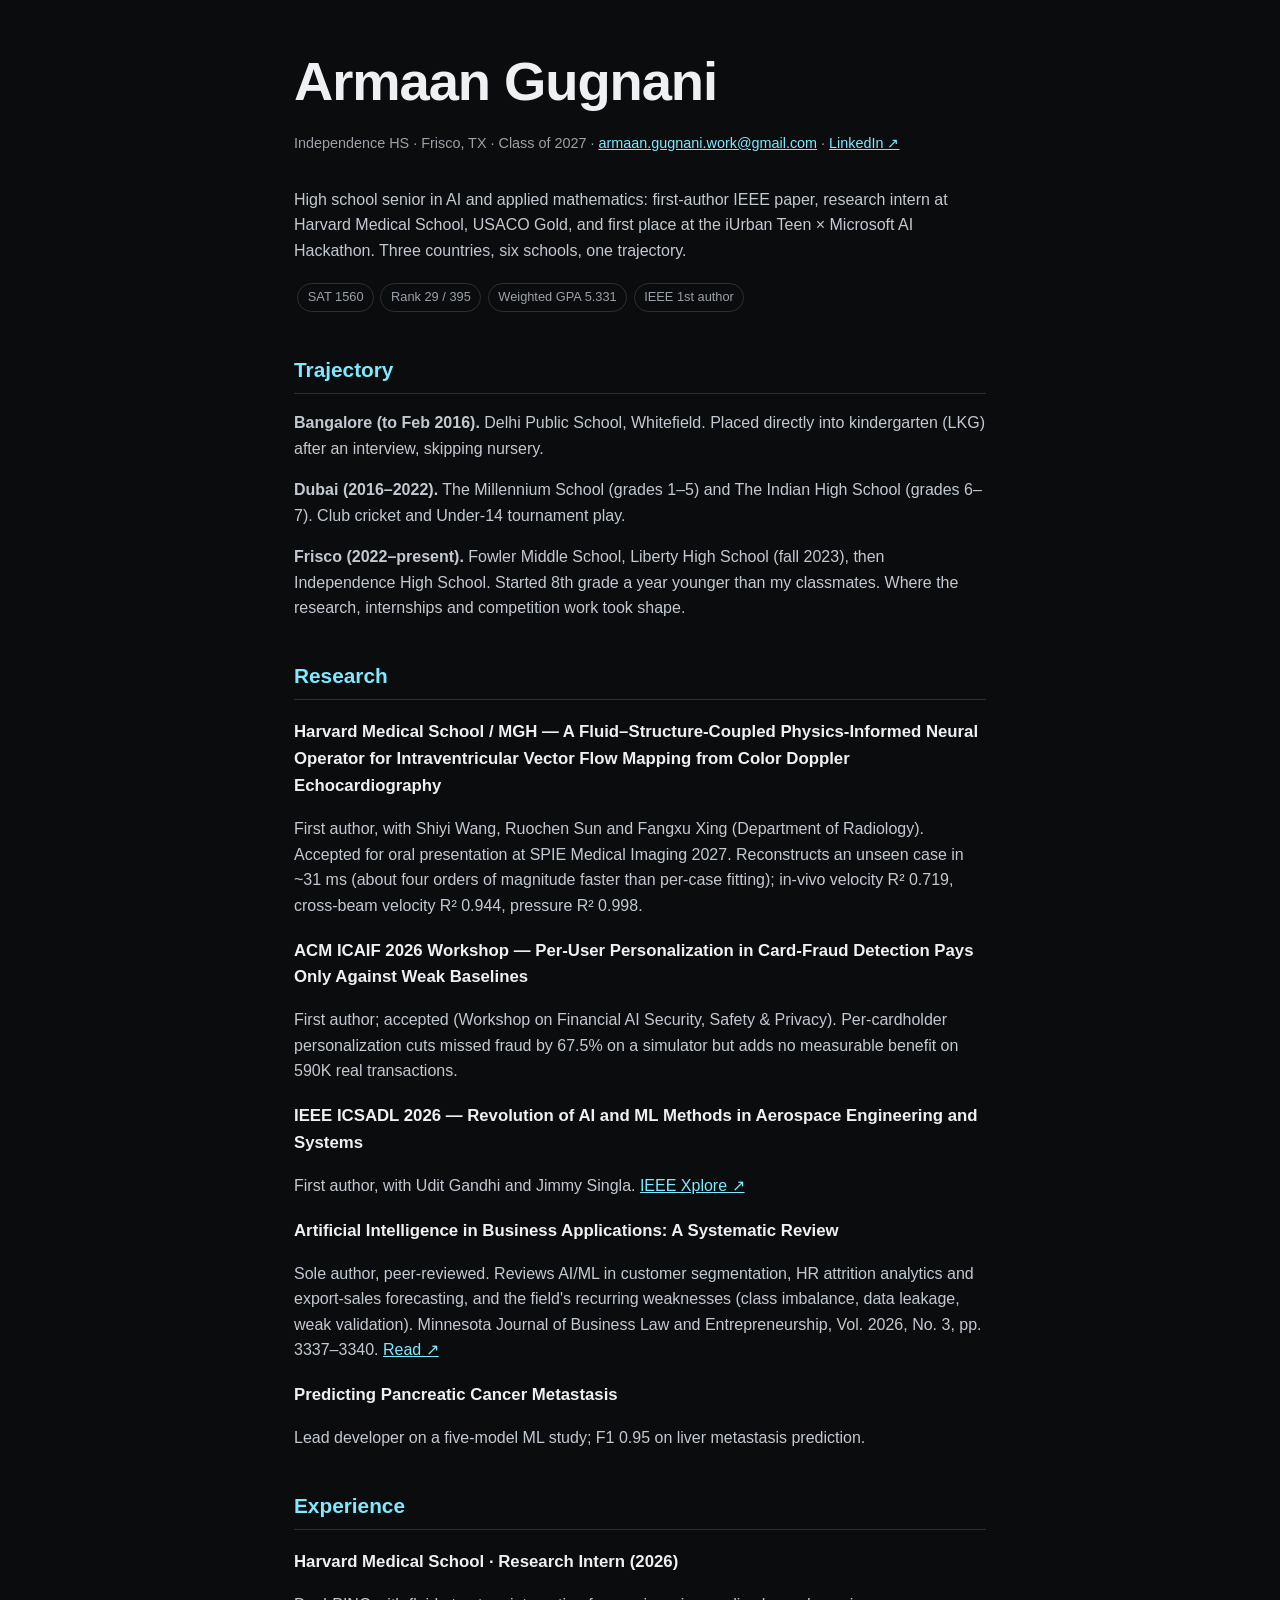
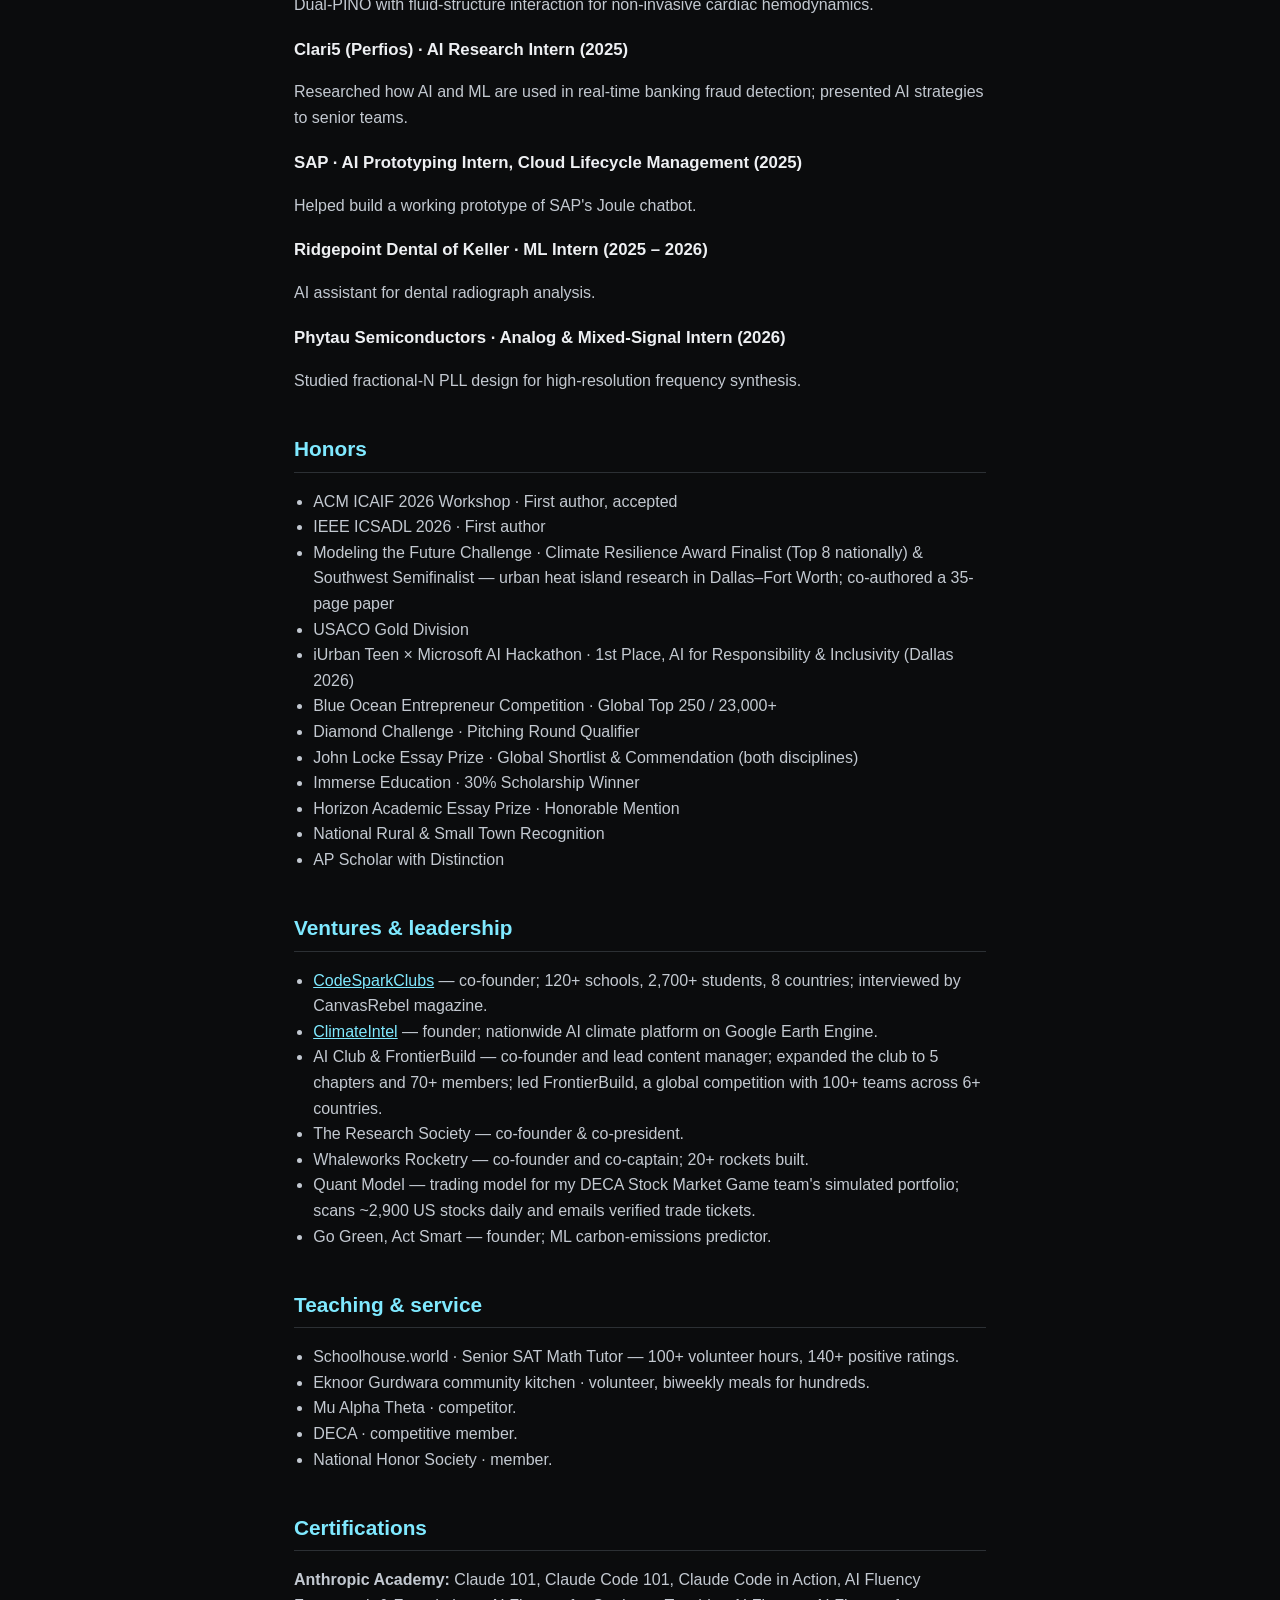
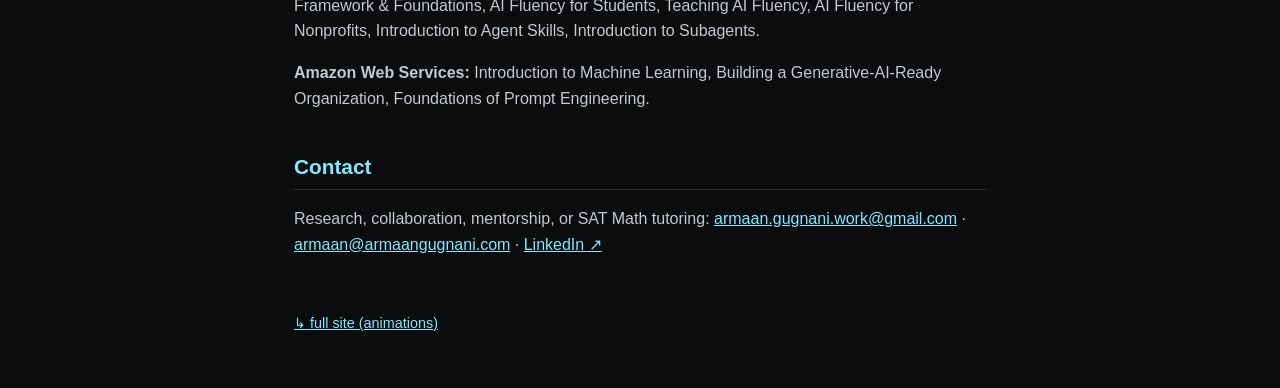
==== commit be09ad50: "SPIE paper: accepted for oral presentation" ====
--- a/lite.html
+++ b/lite.html
@@ -49,7 +49,7 @@
 
 <h2>Research</h2>
 <h3>Harvard Medical School / MGH — A Fluid–Structure-Coupled Physics-Informed Neural Operator for Intraventricular Vector Flow Mapping from Color Doppler Echocardiography</h3>
-<p>First author, with Shiyi Wang, Ruochen Sun and Fangxu Xing (Department of Radiology). Accepted at SPIE Medical Imaging 2027. Reconstructs an unseen case in ~31 ms (about four orders of magnitude faster than per-case fitting); in-vivo velocity R² 0.719, cross-beam velocity R² 0.944, pressure R² 0.998.</p>
+<p>First author, with Shiyi Wang, Ruochen Sun and Fangxu Xing (Department of Radiology). Accepted for oral presentation at SPIE Medical Imaging 2027. Reconstructs an unseen case in ~31 ms (about four orders of magnitude faster than per-case fitting); in-vivo velocity R² 0.719, cross-beam velocity R² 0.944, pressure R² 0.998.</p>
 
 <h3>ACM ICAIF 2026 Workshop — Per-User Personalization in Card-Fraud Detection Pays Only Against Weak Baselines</h3>
 <p>First author; accepted (Workshop on Financial AI Security, Safety &amp; Privacy). Per-cardholder personalization cuts missed fraud by 67.5% on a simulator but adds no measurable benefit on 590K real transactions.</p>
